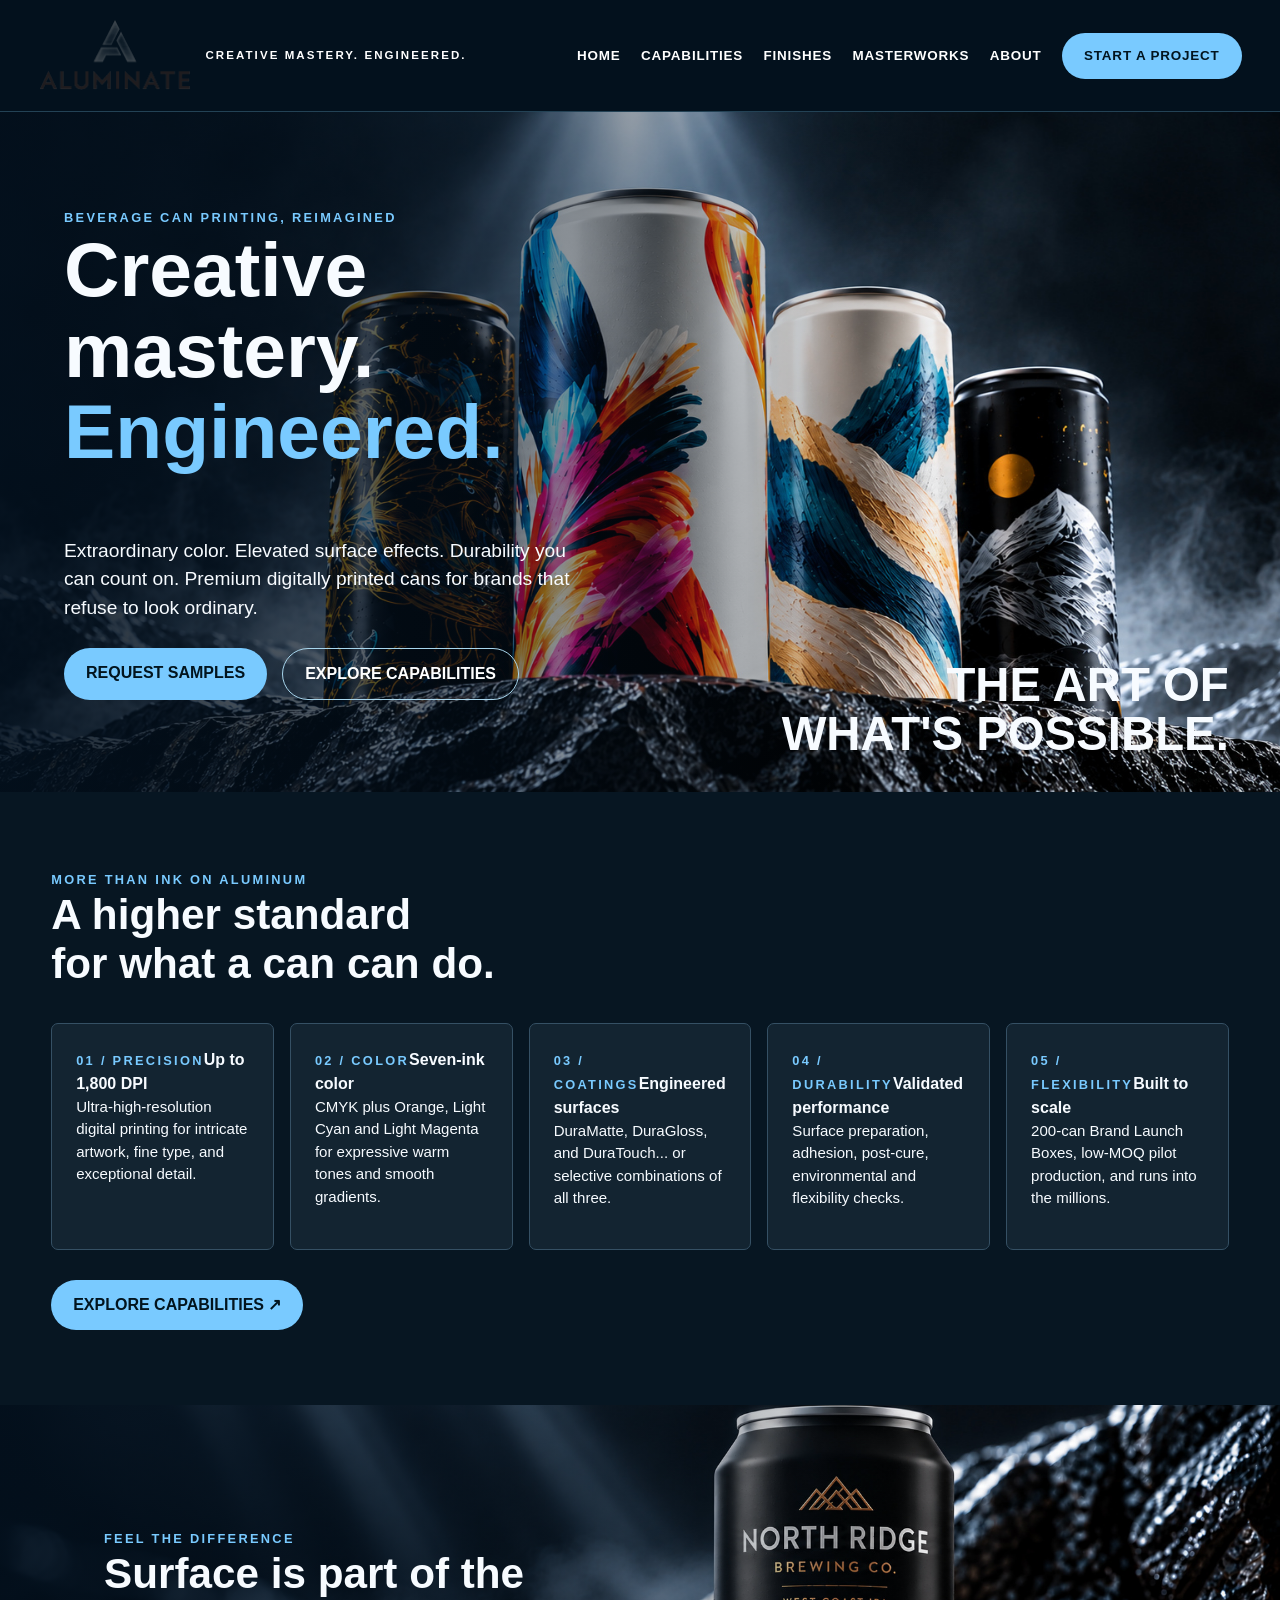
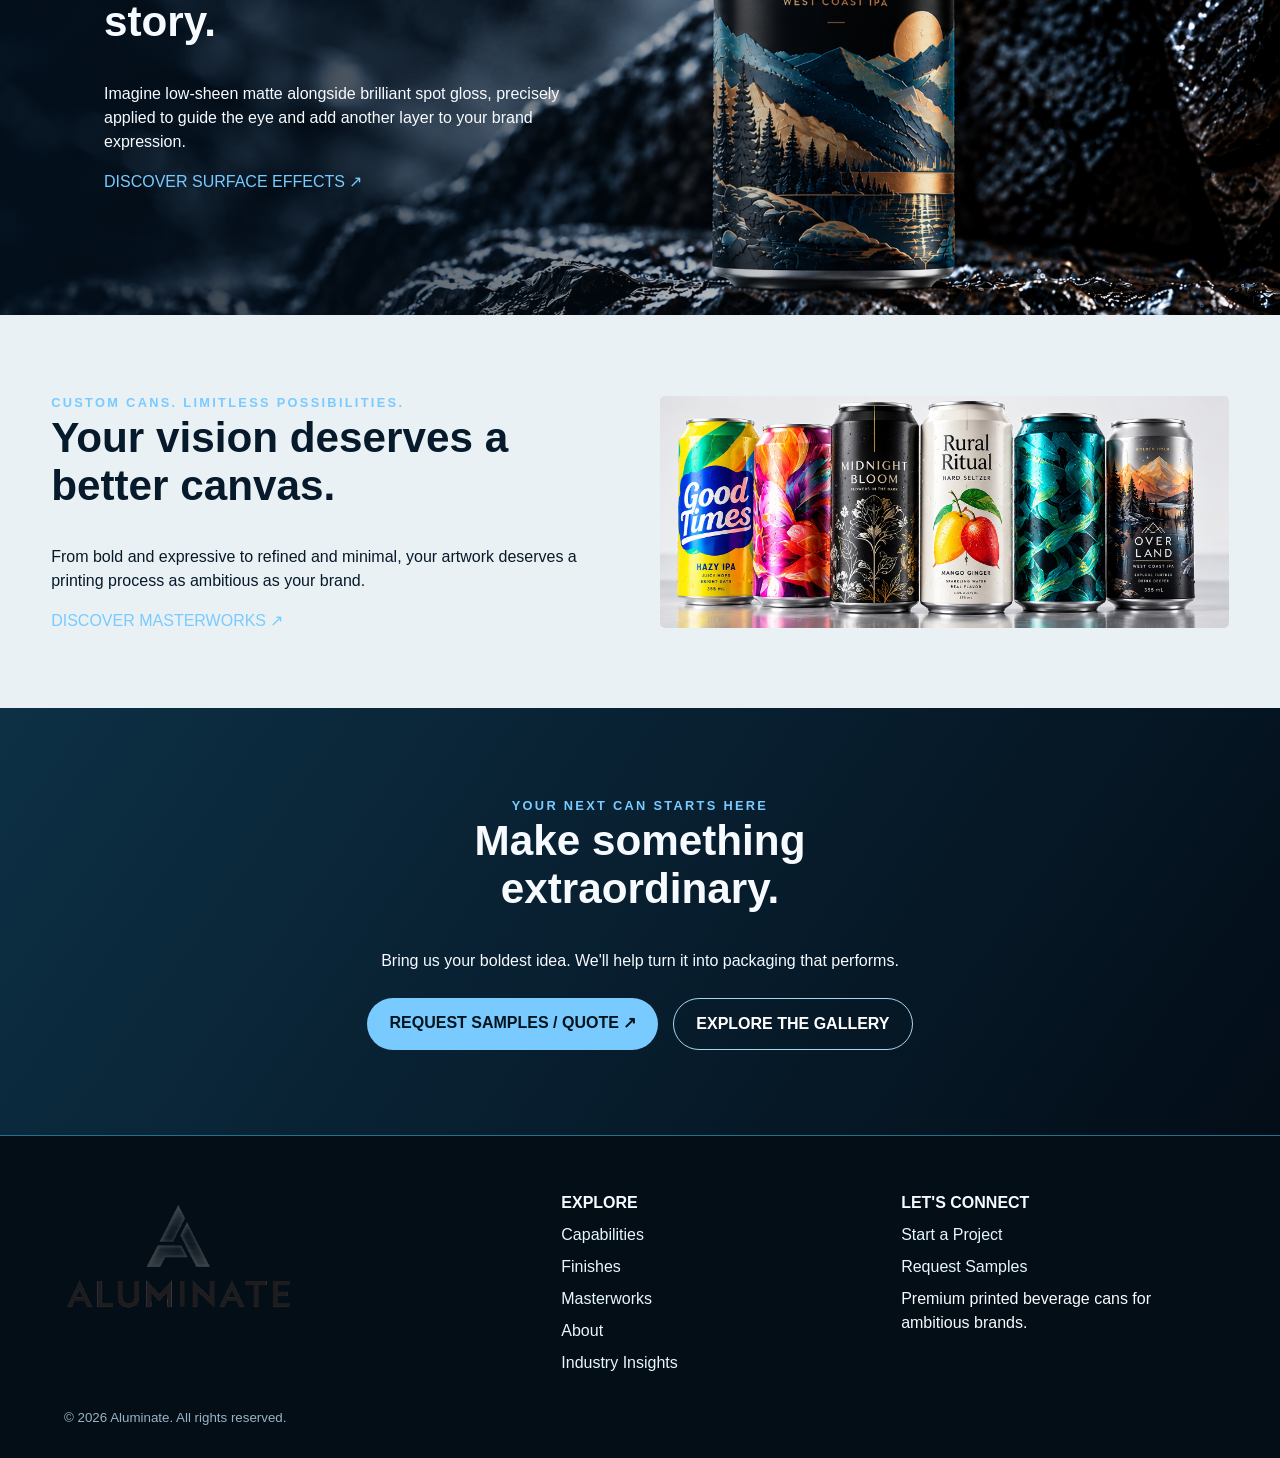
==== index.html @ 7c27d5e4 "Aluminate website v1.14 11 revisions and SEO work" ====
<!DOCTYPE html>
<html lang="en"><head><meta charset="utf-8"/><meta content="width=device-width,initial-scale=1" name="viewport"/><meta content="#0a1017" name="theme-color"/><title>Digital Beverage Can Printing | Aluminate</title><link href="style.css" rel="stylesheet"/><meta name="description" content="Premium digitally printed beverage cans with seven-color printing, advanced finishes and flexible production. Explore Aluminate capabilities."><link rel="canonical" href="https://aluminatecans.com/"><meta property="og:type" content="website"><meta property="og:title" content="Digital Beverage Can Printing | Aluminate"><meta property="og:description" content="Premium digitally printed beverage cans with seven-color printing, advanced finishes and flexible production. Explore Aluminate capabilities."><meta property="og:image" content="https://aluminatecans.com/hero-v14.jpg"><meta name="twitter:card" content="summary_large_image"><script type="application/ld+json">{"@context": "https://schema.org", "@type": "Organization", "name": "Aluminate", "url": "https://aluminatecans.com/", "logo": "https://aluminatecans.com/logo-metal.png"}</script></head><body data-page="home"><div id="header"></div><main><section aria-label="Aluminate premium printed cans" class="hero hero-v14"><div class="hero-shade"></div><div class="hero-copy"><span class="eyebrow">BEVERAGE CAN PRINTING, REIMAGINED</span><h1>Creative<br/>mastery.<br/><em>Engineered.</em></h1><p>Extraordinary color. Elevated surface effects. Durability you can count on. Premium digitally printed cans for brands that refuse to look ordinary.</p><div class="actions"><a class="btn" href="contact.html">REQUEST SAMPLES</a><a class="btn secondary" href="capabilities.html">EXPLORE CAPABILITIES</a></div></div><div class="hero-artline">THE ART OF<br/>WHAT'S POSSIBLE.</div></section>

<section class="section"><div class="wide"><span class="eyebrow">MORE THAN INK ON ALUMINUM</span><h2>A higher standard<br/>for what a can can do.</h2><div class="grid5 cap-summary-grid"><div class="tile"><span class="number">01 / PRECISION</span><b>Up to 1,800 DPI</b><p>Ultra-high-resolution digital printing for intricate artwork, fine type, and exceptional detail.</p></div><div class="tile"><span class="number">02 / COLOR</span><b>Seven-ink color</b><p>CMYK plus Orange, Light Cyan and Light Magenta for expressive warm tones and smooth gradients.</p></div><div class="tile"><span class="number">03 / COATINGS</span><b>Engineered surfaces</b><p>DuraMatte, DuraGloss, and DuraTouch... or selective combinations of all three.</p></div><div class="tile"><span class="number">04 / DURABILITY</span><b>Validated performance</b><p>Surface preparation, adhesion, post-cure, environmental and flexibility checks.</p></div><div class="tile"><span class="number">05 / FLEXIBILITY</span><b>Built to scale</b><p>200-can Brand Launch Boxes, low-MOQ pilot production, and runs into the millions.</p></div></div><div class="actions"><a class="btn" href="capabilities.html">EXPLORE CAPABILITIES ↗</a></div></div></section>
<section aria-label="Feel the difference" class="feel-v14"><div class="feel-shade"></div><div class="feel-copy"><span class="eyebrow">FEEL THE DIFFERENCE</span><h2>Surface is part of the story.</h2><p>Imagine low-sheen matte alongside brilliant spot gloss, precisely applied to guide the eye and add another layer to your brand expression.</p><a class="link" href="finishes.html">DISCOVER SURFACE EFFECTS ↗</a></div></section>
<section class="section light"><div class="grid2"><div><span class="eyebrow">CUSTOM CANS. LIMITLESS POSSIBILITIES.</span><h2>Your vision deserves a better canvas.</h2><p>From bold and expressive to refined and minimal, your artwork deserves a printing process as ambitious as your brand.</p><a class="link" href="masterworks.html">DISCOVER MASTERWORKS ↗</a></div><img alt="Six vividly decorated aluminum beverage cans showcasing custom print possibilities" class="photo" loading="lazy" src="custom-cans-v14.jpg"/></div></section><section class="banner"><span class="eyebrow">YOUR NEXT CAN STARTS HERE</span><h2>Make something<br/>extraordinary.</h2><p>Bring us your boldest idea. We'll help turn it into packaging that performs.</p><div class="actions" style="justify-content:center"><a class="btn" href="contact.html">REQUEST SAMPLES / QUOTE ↗</a><a class="btn secondary" href="masterworks.html">EXPLORE THE GALLERY</a></div></section></main><div id="footer"></div><script src="site.js"></script></body></html>
---- style.css ----
:root{--navy:#031724;--deep:#06101b;--blue:#79caff;--line:#25718b;--white:#f7fbff}*{box-sizing:border-box}html{scroll-behavior:smooth}body{margin:0;background:var(--navy);color:var(--white);font-family:Arial,Helvetica,sans-serif;line-height:1.5}a{color:var(--blue);text-decoration:none}a:hover{text-decoration:underline}img{max-width:100%;height:auto}h1,h2,h3,p{margin-top:0}h1{font-size:clamp(2.7rem,6vw,5.8rem);line-height:1.06}h2{font-size:clamp(1.8rem,3.3vw,3.1rem);line-height:1.14}h3{font-size:1.25rem}em{font-style:normal;color:var(--blue)}.eyebrow,.c-kicker,.feyebrow,.number{font-size:.8rem;letter-spacing:.18em;color:var(--blue);font-weight:800}.site-header{display:flex;align-items:center;justify-content:space-between;padding:16px 3%;background:#04121ddf;position:sticky;top:0;z-index:10;gap:20px;border-bottom:1px solid #234255}.site-header .brand{display:flex;align-items:center;gap:12px;color:white;font-weight:800;letter-spacing:.13em}.brand img{width:155px}.brand small{font-size:.72rem;color:#fff}.site-nav{display:flex;gap:clamp(8px,1.6vw,26px);align-items:center;flex-wrap:wrap}.site-nav a{color:white;font-size:.84rem;font-weight:700;letter-spacing:.06em}.site-nav .nav-cta,.btn{background:var(--blue);color:#02141e;border-radius:30px;padding:13px 22px;display:inline-block;font-weight:800;transition:background .2s}.site-nav .nav-cta:hover,.btn:hover{background:#a6e0ff;color:#02141e;text-decoration:none}.btn.secondary{background:transparent;color:white;border:1px solid #a8d6ed}.section{padding:75px max(4%,calc((100vw - 1320px)/2));background:#071622}.section.light{background:#eaf1f4;color:#061a2b}.wide{max-width:1300px;margin:auto}.grid2{display:grid;grid-template-columns:1fr 1fr;gap:40px;align-items:center}.grid5{display:grid;grid-template-columns:repeat(5,1fr);gap:16px;margin:30px 0}.tile{background:#132431;border:1px solid #355064;padding:24px;border-radius:7px}.tile p{font-size:.94rem}.photo{width:100%;border-radius:5px;object-fit:cover}.hero{min-height:680px;position:relative;background:center/cover no-repeat url('hero-v14.jpg');display:flex;align-items:center}.hero-shade,.feel-shade{position:absolute;inset:0;background:linear-gradient(90deg,#03101de8 0%,#03101d98 35%,transparent 76%)}.hero-copy{position:relative;max-width:650px;padding:55px 5%;z-index:1}.hero-copy p,.subhero p{font-size:1.2rem}.hero-artline{position:absolute;bottom:5%;right:4%;font-size:clamp(1.7rem,3.7vw,3.6rem);font-weight:900;text-align:right;line-height:1.04}.actions{display:flex;gap:15px;flex-wrap:wrap;margin-top:25px}.feel-v14{min-height:510px;background:center/cover no-repeat url('north-ridge-v14.jpg');position:relative;display:flex;align-items:center}.feel-copy{position:relative;z-index:1;max-width:560px;margin-left:5%;padding:40px}.banner{padding:85px 4%;text-align:center;background:linear-gradient(125deg,#0d3045,#030d18)}.subhero{padding:110px 5%;min-height:430px;background:linear-gradient(90deg,#07111c,#12344b)}.about-hero{position:relative;overflow:hidden;min-height:530px}.about-hero-photo{position:absolute;inset:0;background:url('about-retail-revised.jpg') center/cover;opacity:.4}.about-hero>h1,.about-hero>p,.about-hero>.eyebrow{position:relative;max-width:1100px}.about-hero h1 span{white-space:nowrap}.about-values{max-width:1500px;margin:auto}.about-value{display:grid;grid-template-columns:1fr 1fr;min-height:420px;border-bottom:1px solid var(--line)}.about-value:nth-child(even) .about-value-image,.about-value:nth-child(even) .about-growth-unified,.about-value:nth-child(even) .about-cycle-visual{order:2}.about-value-image,.about-growth-unified,.about-cycle-visual{background-size:cover;background-position:center;min-height:380px}.about-growth-unified{background-image:url('about-growth-unified.jpg')}.about-cycle-visual{background-image:url('about-sustainability-cycle.jpg');background-size:contain;background-repeat:no-repeat}.about-value-copy{padding:65px 8%;align-self:center}.portfolio-grid{display:grid;grid-template-columns:repeat(3,1fr);gap:22px;margin-top:32px}.portfolio-card{background:#102536;border:1px solid #274d61;border-radius:8px;overflow:hidden}.portfolio-image img{width:100%;height:310px;object-fit:cover;display:block}.portfolio-card-copy{padding:22px}.portfolio-note{font-size:.8rem;color:#c3d2df;margin-top:28px}.site-footer{padding:55px 5% 30px;border-top:1px solid var(--line);display:grid;grid-template-columns:1.5fr 1fr 1fr;gap:25px;background:#030e17}.site-footer img{max-width:230px}.site-footer a{display:block;margin:8px 0;color:#e7f6ff}.site-footer small{grid-column:1/-1;color:#9bb3c5}.contact-form{width:100%;height:760px;border:0;border-radius:8px;background:#fff}.c-hero{background:linear-gradient(90deg,#031420,#12344b);padding:70px 4%}.c-band{display:grid;grid-template-columns:36% 40% 24%;border-bottom:1px solid var(--line);min-height:330px}.c-photo{background-size:cover;background-position:center;min-height:320px}.c-eagle-img{background-image:url('cap-eagle.jpg')}.c-surface-img{background-image:url('cap-surface.jpg')}.c-plasma-img{background-image:url('cap-plasma.jpg')}.c-lineup-img{background-image:url('cap-lineup.jpg')}.c-copy{padding:36px}.c-side-list,.c-checks{padding:30px 18px;border-left:1px solid #366078}.c-side-list>div,.c-checks>div{margin-bottom:15px}.c-checks>div:before{content:'✓';color:var(--blue);margin-right:12px}.c-link{font-weight:800}.c-color{padding:40px 4%;border-bottom:1px solid var(--line)}.c-color-grid{display:grid;grid-template-columns:1fr 1fr 1fr;gap:20px}.c-color svg{max-width:100%}.c-inknotes{padding:15px}.c-ink{display:flex;gap:14px;margin:16px 0}.c-ink i{width:24px;height:24px;border-radius:50%;flex-shrink:0}.c-benefits,.fbenefits{display:flex;justify-content:space-around;gap:20px;padding:25px 3%;border-top:1px solid var(--line);border-bottom:1px solid var(--line)}.c-benefits>div,.fbenefits>div{display:flex;align-items:center;gap:14px}.c-benefits svg,.fbenefits svg{width:42px;height:42px;fill:none;stroke:var(--blue);stroke-width:2.3}.c-bottom{padding:50px 5%;background:#0c3046}.c-bottom-row{display:flex;align-items:center;justify-content:space-between;gap:20px}.c-button{padding:14px 24px;border-radius:30px;border:1px solid #9fcbe2}.c-button-fill{background:var(--blue);color:#051724}.c-bottom-note{font-size:.75rem}.c-mini-icon svg{width:32px;height:32px;fill:none;stroke:var(--blue);stroke-width:2}.c-swatch{display:inline-block;width:35px;height:22px;background:#21415b;margin-right:10px}.c-legend,.c-benefits small{font-size:.7rem}.c-legend{display:flex;gap:20px}.c-disclaimer{font-size:.7rem}.fhero{min-height:520px;display:flex;align-items:center;background:linear-gradient(90deg,#03121be8,#03121b20),url('cap-surface.jpg') center/cover}.fhero-copy{padding:55px 5%;max-width:720px}.feyebrow span{color:#fff}.feyebrow b{color:var(--blue)}.fshowcase{padding:25px 4% 55px;background:#051b2a}.fstage{height:360px;background:url('cap-surface.jpg') center/cover;border-radius:6px}.fstage-captions{display:grid;grid-template-columns:repeat(4,1fr);text-align:center;gap:15px}.fstage-captions>div{padding:20px;border-right:1px solid #3d6d83}.fmetal{display:grid;grid-template-columns:1.3fr .8fr 1fr 1fr;gap:24px;padding:55px 4%;align-items:center;border-top:1px solid var(--line)}.fmetal-can img,.fmetal-macro{max-height:360px;object-fit:cover}.fmetal-scale>div{margin:15px 0;border-left:2px solid var(--blue);padding-left:12px}.fmetal-scale span{display:block;color:var(--blue)}.fmetal small{grid-column:1/-1}.fdepth{min-height:340px;background:linear-gradient(90deg,#03121de8,#03121d22),url('cap-surface.jpg') center/cover;display:flex;align-items:center}.fdepth-copy{max-width:560px;padding:45px 5%}.foptions{padding:50px 4%}.fswatch-grid{display:grid;grid-template-columns:repeat(4,1fr);gap:25px}.fswatch-grid img{width:100%;height:120px;object-fit:cover;border:1px solid #7a9db0;border-radius:10px}.fswatch-grid h3{margin:6px 0}.fswatch-grid p{font-size:.86rem}.fcta{padding:65px 5%;text-align:center;background:#0c3046}.fcta-actions{display:flex;justify-content:center;gap:30px}.fcta-primary{background:var(--blue);color:#031724;padding:14px 22px;border-radius:30px}.insights-grid{display:grid;grid-template-columns:repeat(2,1fr);gap:25px}.insight-card{padding:28px;border:1px solid #396078;background:#102738;border-radius:8px}.article-shell{max-width:880px;margin:auto;padding:70px 5%}.article-shell p{font-size:1.08rem}.seo-note{background:#163144;border-left:3px solid var(--blue);padding:20px}@media(max-width:850px){.site-header{position:relative;flex-direction:column}.site-nav{justify-content:center}.grid2,.about-value,.c-band,.c-color-grid,.fmetal{grid-template-columns:1fr}.grid5,.portfolio-grid{grid-template-columns:repeat(2,1fr)}.fstage-captions,.fswatch-grid{grid-template-columns:repeat(2,1fr)}.site-footer{grid-template-columns:1fr 1fr}.hero{min-height:620px}.hero-artline{font-size:1.7rem}.about-hero h1 span{white-space:normal}}@media(max-width:520px){.grid5,.portfolio-grid,.insights-grid,.fswatch-grid{grid-template-columns:1fr}.site-footer{grid-template-columns:1fr}.c-benefits,.fbenefits{flex-wrap:wrap}.hero-copy{padding:35px 6%}.fstage{height:240px}}
/* v1.14 Capabilities alignment and shared accent color */
.c-hero{min-height:430px;position:relative;display:flex;align-items:center;background:linear-gradient(90deg,#031420ed,#03142066),url('cap-hero.jpg') right center/cover}.c-hero-copy{position:relative;z-index:1;max-width:760px}.c-hero-copy h1{font-size:clamp(2.5rem,5vw,4.8rem)}.c-hero-can{display:none}.c-eagle{background-image:url('cap-eagle.jpg')}.c-stat{padding:35px 18px;color:var(--blue);font-weight:800;font-size:1.2rem}.c-stat strong{display:block;font-size:3rem;line-height:1}.c-color-main{display:grid;grid-template-columns:1fr 1fr 1fr;gap:25px;align-items:center}.c-spectrum{max-width:480px}.c-color-copy{max-width:470px}.c-inknotes{border-left:1px solid var(--line)}.c-bottom-row h2{margin:0}.fbenefits strong{font-size:.86rem}.fbenefits svg{flex-shrink:0}.ghl-form-wrap{max-width:850px;margin:auto;min-height:720px}.ghl-form-wrap iframe{min-height:720px;width:100%;border:0}.portfolio-card img{background:#0c2335}.c-plasma-img{background-position:left center}@media(max-width:850px){.c-color-main{grid-template-columns:1fr}.c-hero{background-position:center}.c-stat{padding:20px}}
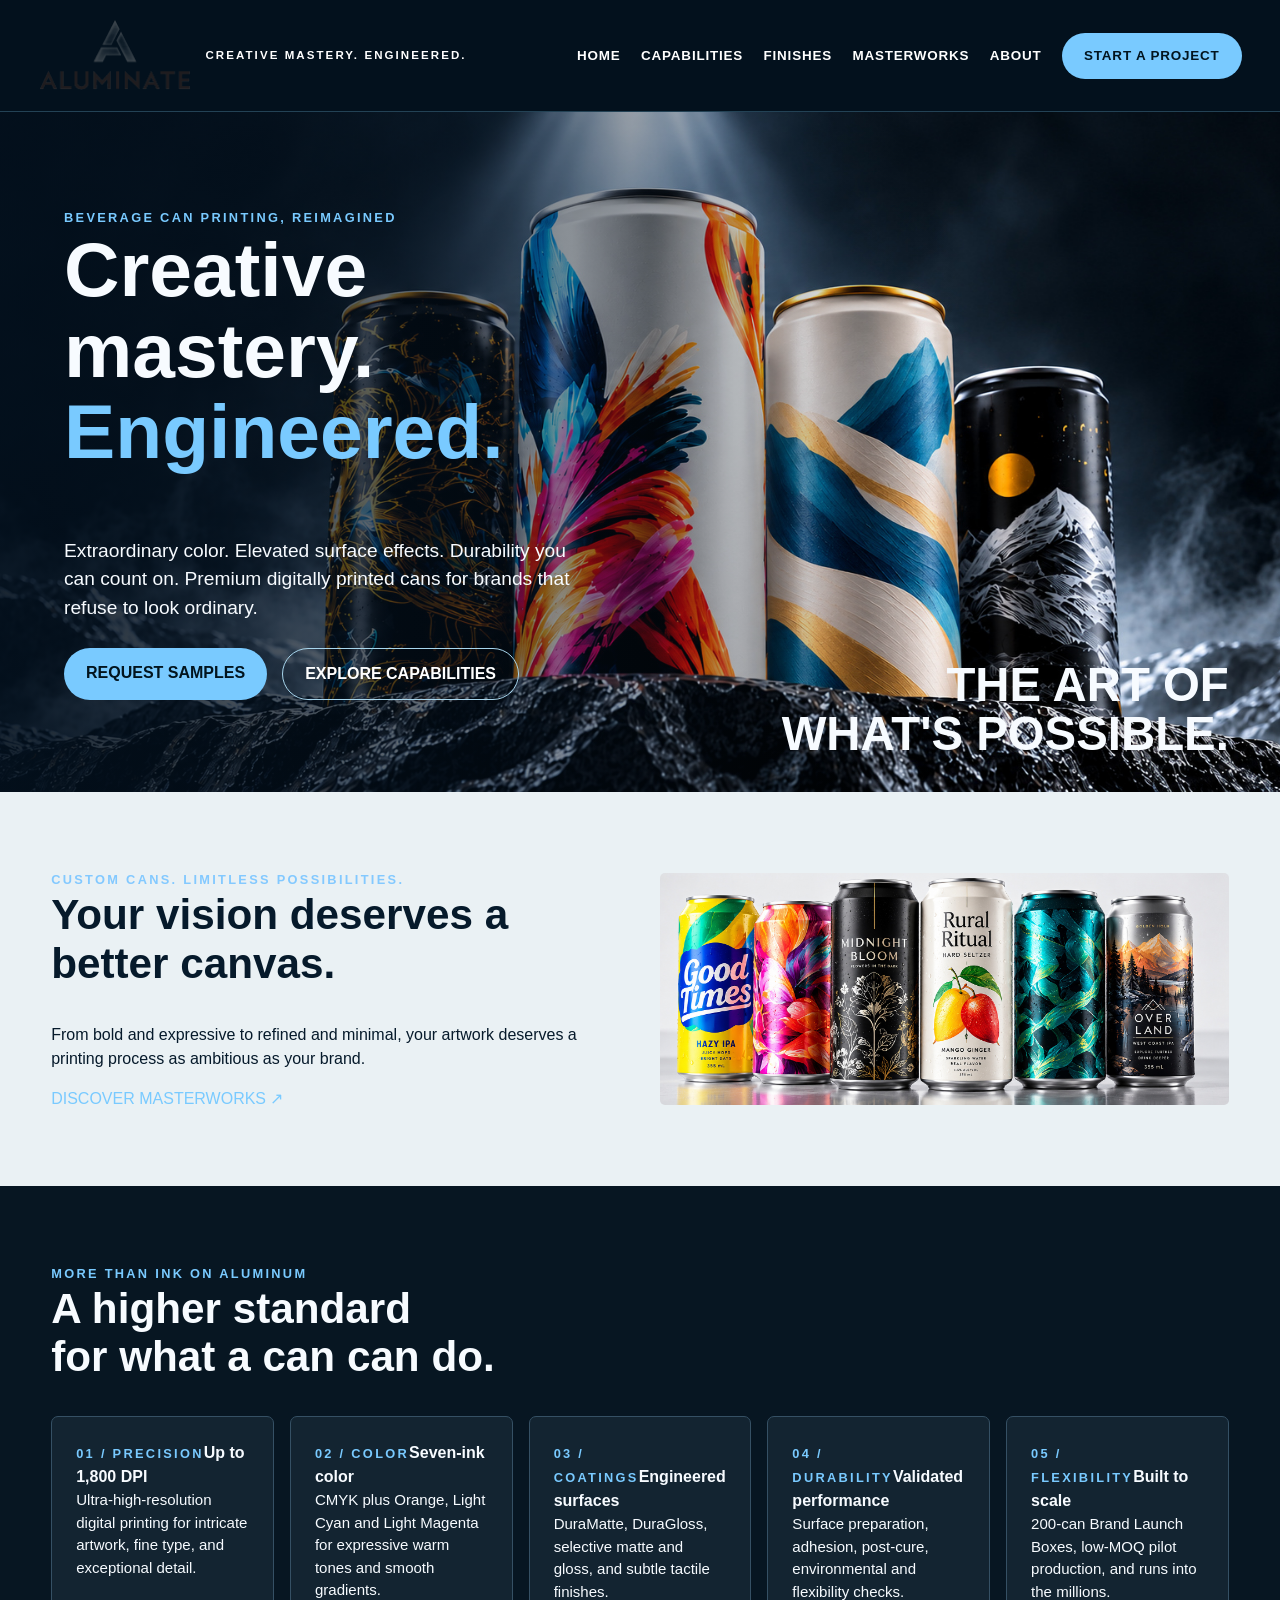
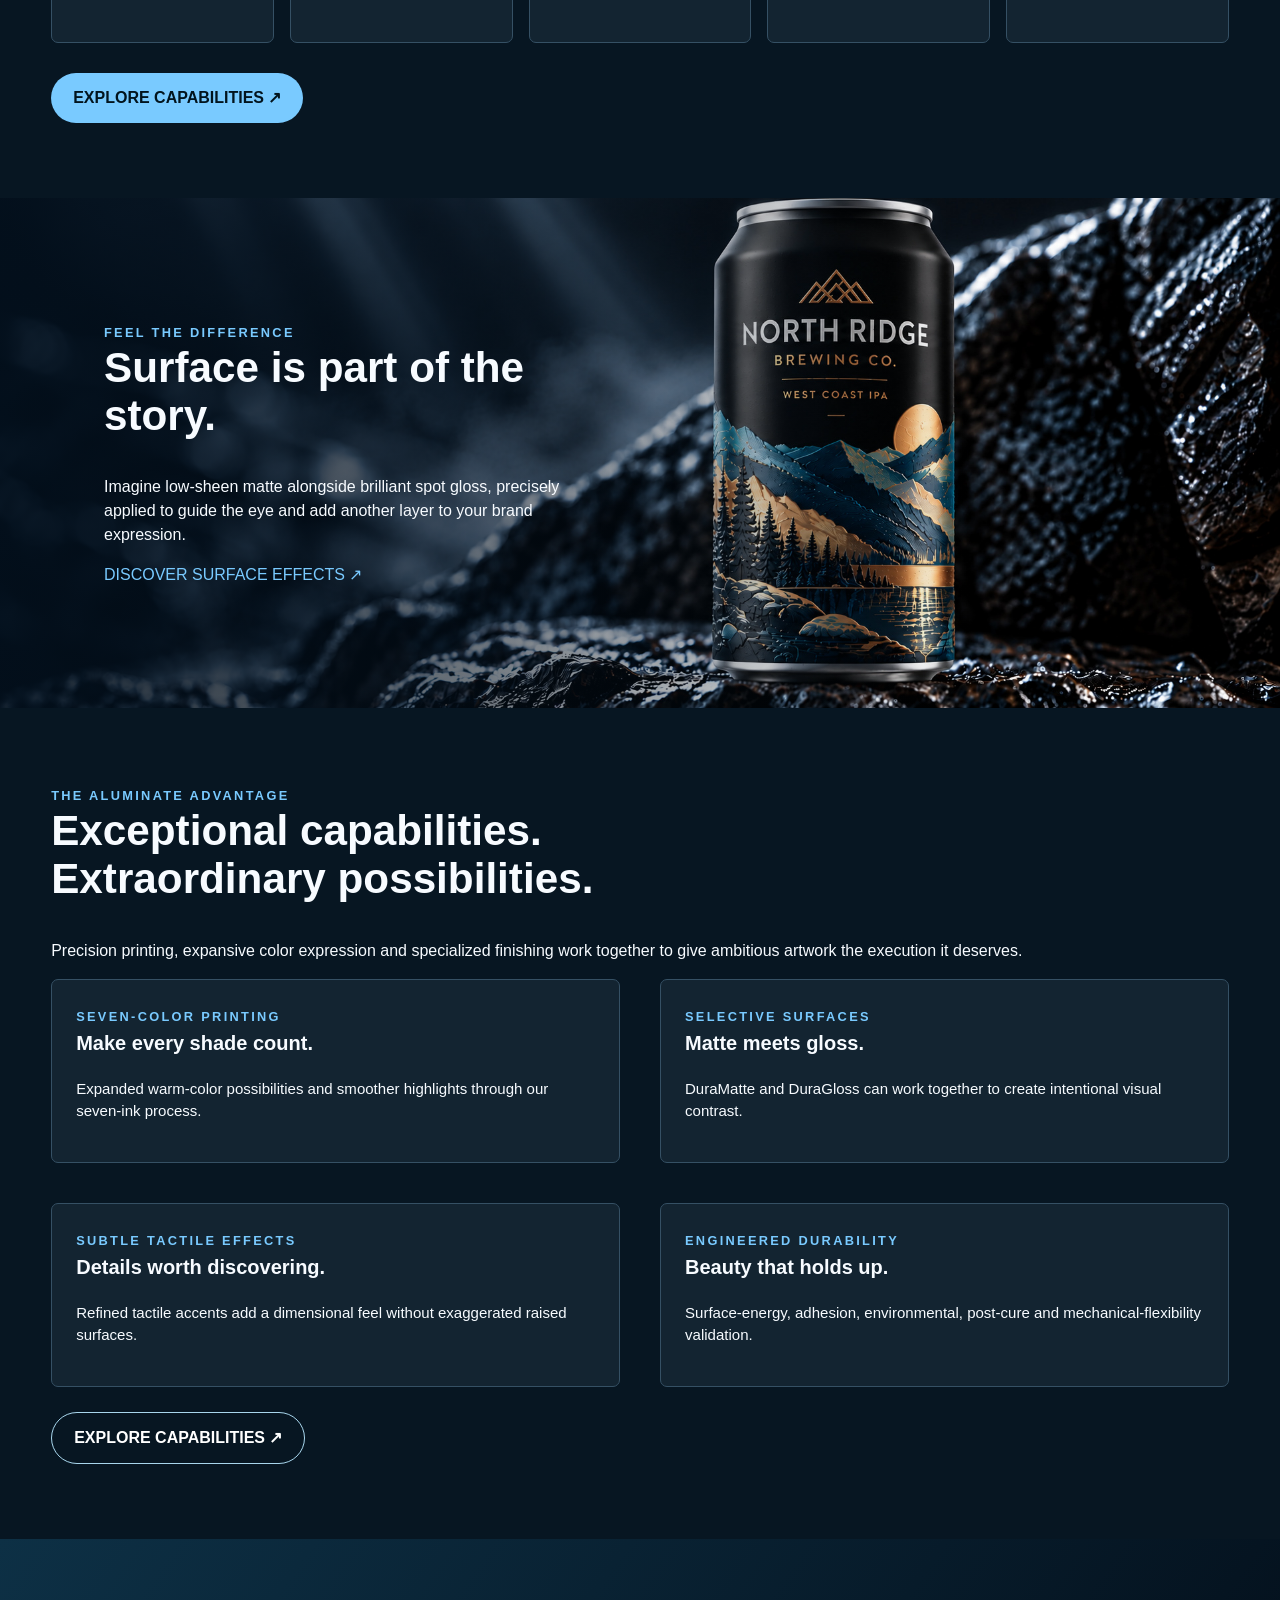
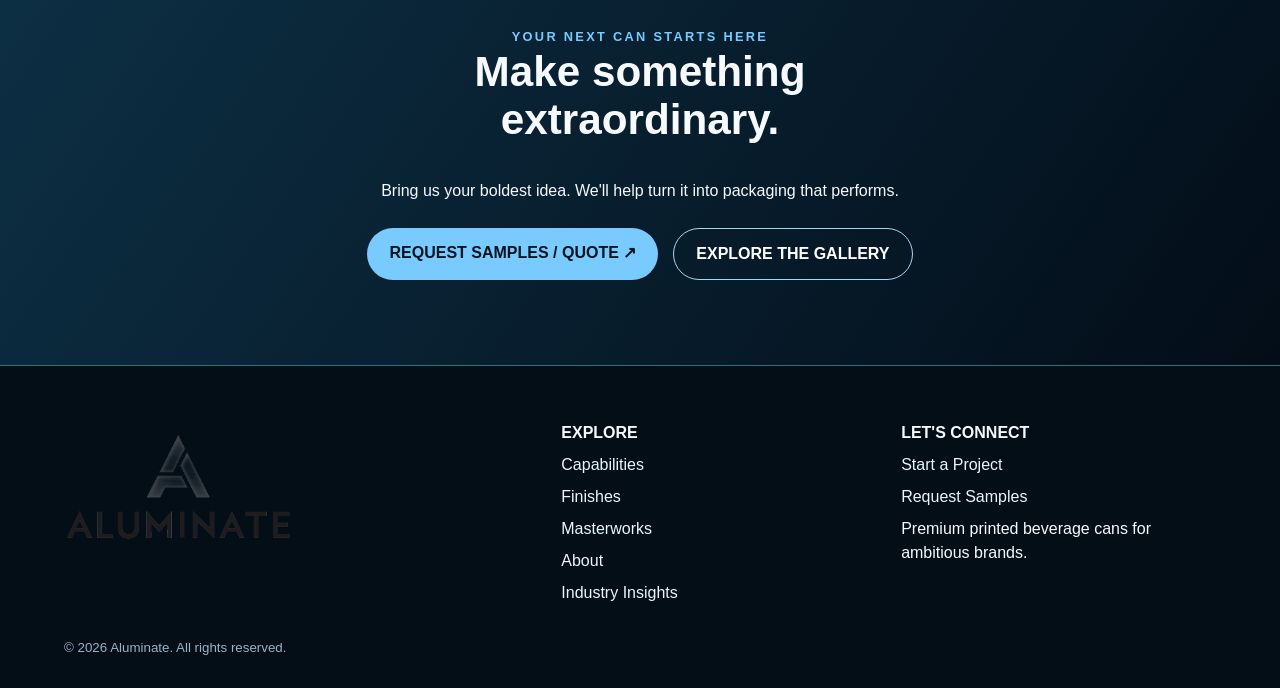
==== commit a2a6a986: "Aluminate website v1.13 rev 1 hero image edit" ====
--- a/index.html
+++ b/index.html
@@ -1,6 +1,6 @@
 <!DOCTYPE html>
-<html lang="en"><head><meta charset="utf-8"/><meta content="width=device-width,initial-scale=1" name="viewport"/><meta content="#0a1017" name="theme-color"/><title>Digital Beverage Can Printing | Aluminate</title><link href="style.css" rel="stylesheet"/><meta name="description" content="Premium digitally printed beverage cans with seven-color printing, advanced finishes and flexible production. Explore Aluminate capabilities."><link rel="canonical" href="https://aluminatecans.com/"><meta property="og:type" content="website"><meta property="og:title" content="Digital Beverage Can Printing | Aluminate"><meta property="og:description" content="Premium digitally printed beverage cans with seven-color printing, advanced finishes and flexible production. Explore Aluminate capabilities."><meta property="og:image" content="https://aluminatecans.com/hero-v14.jpg"><meta name="twitter:card" content="summary_large_image"><script type="application/ld+json">{"@context": "https://schema.org", "@type": "Organization", "name": "Aluminate", "url": "https://aluminatecans.com/", "logo": "https://aluminatecans.com/logo-metal.png"}</script></head><body data-page="home"><div id="header"></div><main><section aria-label="Aluminate premium printed cans" class="hero hero-v14"><div class="hero-shade"></div><div class="hero-copy"><span class="eyebrow">BEVERAGE CAN PRINTING, REIMAGINED</span><h1>Creative<br/>mastery.<br/><em>Engineered.</em></h1><p>Extraordinary color. Elevated surface effects. Durability you can count on. Premium digitally printed cans for brands that refuse to look ordinary.</p><div class="actions"><a class="btn" href="contact.html">REQUEST SAMPLES</a><a class="btn secondary" href="capabilities.html">EXPLORE CAPABILITIES</a></div></div><div class="hero-artline">THE ART OF<br/>WHAT'S POSSIBLE.</div></section>
-
-<section class="section"><div class="wide"><span class="eyebrow">MORE THAN INK ON ALUMINUM</span><h2>A higher standard<br/>for what a can can do.</h2><div class="grid5 cap-summary-grid"><div class="tile"><span class="number">01 / PRECISION</span><b>Up to 1,800 DPI</b><p>Ultra-high-resolution digital printing for intricate artwork, fine type, and exceptional detail.</p></div><div class="tile"><span class="number">02 / COLOR</span><b>Seven-ink color</b><p>CMYK plus Orange, Light Cyan and Light Magenta for expressive warm tones and smooth gradients.</p></div><div class="tile"><span class="number">03 / COATINGS</span><b>Engineered surfaces</b><p>DuraMatte, DuraGloss, and DuraTouch... or selective combinations of all three.</p></div><div class="tile"><span class="number">04 / DURABILITY</span><b>Validated performance</b><p>Surface preparation, adhesion, post-cure, environmental and flexibility checks.</p></div><div class="tile"><span class="number">05 / FLEXIBILITY</span><b>Built to scale</b><p>200-can Brand Launch Boxes, low-MOQ pilot production, and runs into the millions.</p></div></div><div class="actions"><a class="btn" href="capabilities.html">EXPLORE CAPABILITIES ↗</a></div></div></section>
+<html lang="en"><head><meta charset="utf-8"/><meta content="width=device-width,initial-scale=1" name="viewport"/><meta content="#0a1017" name="theme-color"/><meta content="Aluminate premium digital beverage can printing, dimensional finishes, durable decoration and creative freedom." name="description"/><title>Creative Mastery. Engineered. | Aluminate</title><link href="style.css" rel="stylesheet"/></head><body data-page="home"><div id="header"></div><main><section aria-label="Aluminate premium printed cans" class="hero hero-v14"><div class="hero-shade"></div><div class="hero-copy"><span class="eyebrow">BEVERAGE CAN PRINTING, REIMAGINED</span><h1>Creative<br/>mastery.<br/><em>Engineered.</em></h1><p>Extraordinary color. Elevated surface effects. Durability you can count on. Premium digitally printed cans for brands that refuse to look ordinary.</p><div class="actions"><a class="btn" href="contact.html">REQUEST SAMPLES</a><a class="btn secondary" href="capabilities.html">EXPLORE CAPABILITIES</a></div></div><div class="hero-artline">THE ART OF<br/>WHAT'S POSSIBLE.</div></section>
+<section class="section light"><div class="grid2"><div><span class="eyebrow" style="color:#83c9ff">CUSTOM CANS. LIMITLESS POSSIBILITIES.</span><h2>Your vision deserves a better canvas.</h2><p>From bold and expressive to refined and minimal, your artwork deserves a printing process as ambitious as your brand.</p><a class="link" href="masterworks.html">DISCOVER MASTERWORKS ↗</a></div><img alt="Six high-detail creatively printed beverage cans" class="photo" src="custom-cans-v14.jpg"/></div></section>
+<section class="section"><div class="wide"><span class="eyebrow">MORE THAN INK ON ALUMINUM</span><h2>A higher standard<br/>for what a can can do.</h2><div class="grid5 cap-summary-grid"><div class="tile"><span class="number">01 / PRECISION</span><b>Up to 1,800 DPI</b><p>Ultra-high-resolution digital printing for intricate artwork, fine type, and exceptional detail.</p></div><div class="tile"><span class="number">02 / COLOR</span><b>Seven-ink color</b><p>CMYK plus Orange, Light Cyan and Light Magenta for expressive warm tones and smooth gradients.</p></div><div class="tile"><span class="number">03 / COATINGS</span><b>Engineered surfaces</b><p>DuraMatte, DuraGloss, selective matte and gloss, and subtle tactile finishes.</p></div><div class="tile"><span class="number">04 / DURABILITY</span><b>Validated performance</b><p>Surface preparation, adhesion, post-cure, environmental and flexibility checks.</p></div><div class="tile"><span class="number">05 / FLEXIBILITY</span><b>Built to scale</b><p>200-can Brand Launch Boxes, low-MOQ pilot production, and runs into the millions.</p></div></div><div class="actions"><a class="btn" href="capabilities.html">EXPLORE CAPABILITIES ↗</a></div></div></section>
 <section aria-label="Feel the difference" class="feel-v14"><div class="feel-shade"></div><div class="feel-copy"><span class="eyebrow">FEEL THE DIFFERENCE</span><h2>Surface is part of the story.</h2><p>Imagine low-sheen matte alongside brilliant spot gloss, precisely applied to guide the eye and add another layer to your brand expression.</p><a class="link" href="finishes.html">DISCOVER SURFACE EFFECTS ↗</a></div></section>
-<section class="section light"><div class="grid2"><div><span class="eyebrow">CUSTOM CANS. LIMITLESS POSSIBILITIES.</span><h2>Your vision deserves a better canvas.</h2><p>From bold and expressive to refined and minimal, your artwork deserves a printing process as ambitious as your brand.</p><a class="link" href="masterworks.html">DISCOVER MASTERWORKS ↗</a></div><img alt="Six vividly decorated aluminum beverage cans showcasing custom print possibilities" class="photo" loading="lazy" src="custom-cans-v14.jpg"/></div></section><section class="banner"><span class="eyebrow">YOUR NEXT CAN STARTS HERE</span><h2>Make something<br/>extraordinary.</h2><p>Bring us your boldest idea. We'll help turn it into packaging that performs.</p><div class="actions" style="justify-content:center"><a class="btn" href="contact.html">REQUEST SAMPLES / QUOTE ↗</a><a class="btn secondary" href="masterworks.html">EXPLORE THE GALLERY</a></div></section></main><div id="footer"></div><script src="site.js"></script></body></html>+<section class="section"><span class="eyebrow">THE ALUMINATE ADVANTAGE</span><h2>Exceptional capabilities.<br/>Extraordinary possibilities.</h2><p>Precision printing, expansive color expression and specialized finishing work together to give ambitious artwork the execution it deserves.</p><div class="grid2"><div class="tile technology-card"><span class="number">SEVEN-COLOR PRINTING</span><h3>Make every shade count.</h3><p>Expanded warm-color possibilities and smoother highlights through our seven-ink process.</p></div><div class="tile technology-card"><span class="number">SELECTIVE SURFACES</span><h3>Matte meets gloss.</h3><p>DuraMatte and DuraGloss can work together to create intentional visual contrast.</p></div><div class="tile technology-card"><span class="number">SUBTLE TACTILE EFFECTS</span><h3>Details worth discovering.</h3><p>Refined tactile accents add a dimensional feel without exaggerated raised surfaces.</p></div><div class="tile technology-card"><span class="number">ENGINEERED DURABILITY</span><h3>Beauty that holds up.</h3><p>Surface-energy, adhesion, environmental, post-cure and mechanical-flexibility validation.</p></div></div><div class="actions"><a class="btn secondary" href="capabilities.html">EXPLORE CAPABILITIES ↗</a></div></section><section class="banner"><span class="eyebrow">YOUR NEXT CAN STARTS HERE</span><h2>Make something<br/>extraordinary.</h2><p>Bring us your boldest idea. We'll help turn it into packaging that performs.</p><div class="actions" style="justify-content:center"><a class="btn" href="contact.html">REQUEST SAMPLES / QUOTE ↗</a><a class="btn secondary" href="masterworks.html">EXPLORE THE GALLERY</a></div></section></main><div id="footer"></div><script src="site.js"></script></body></html>
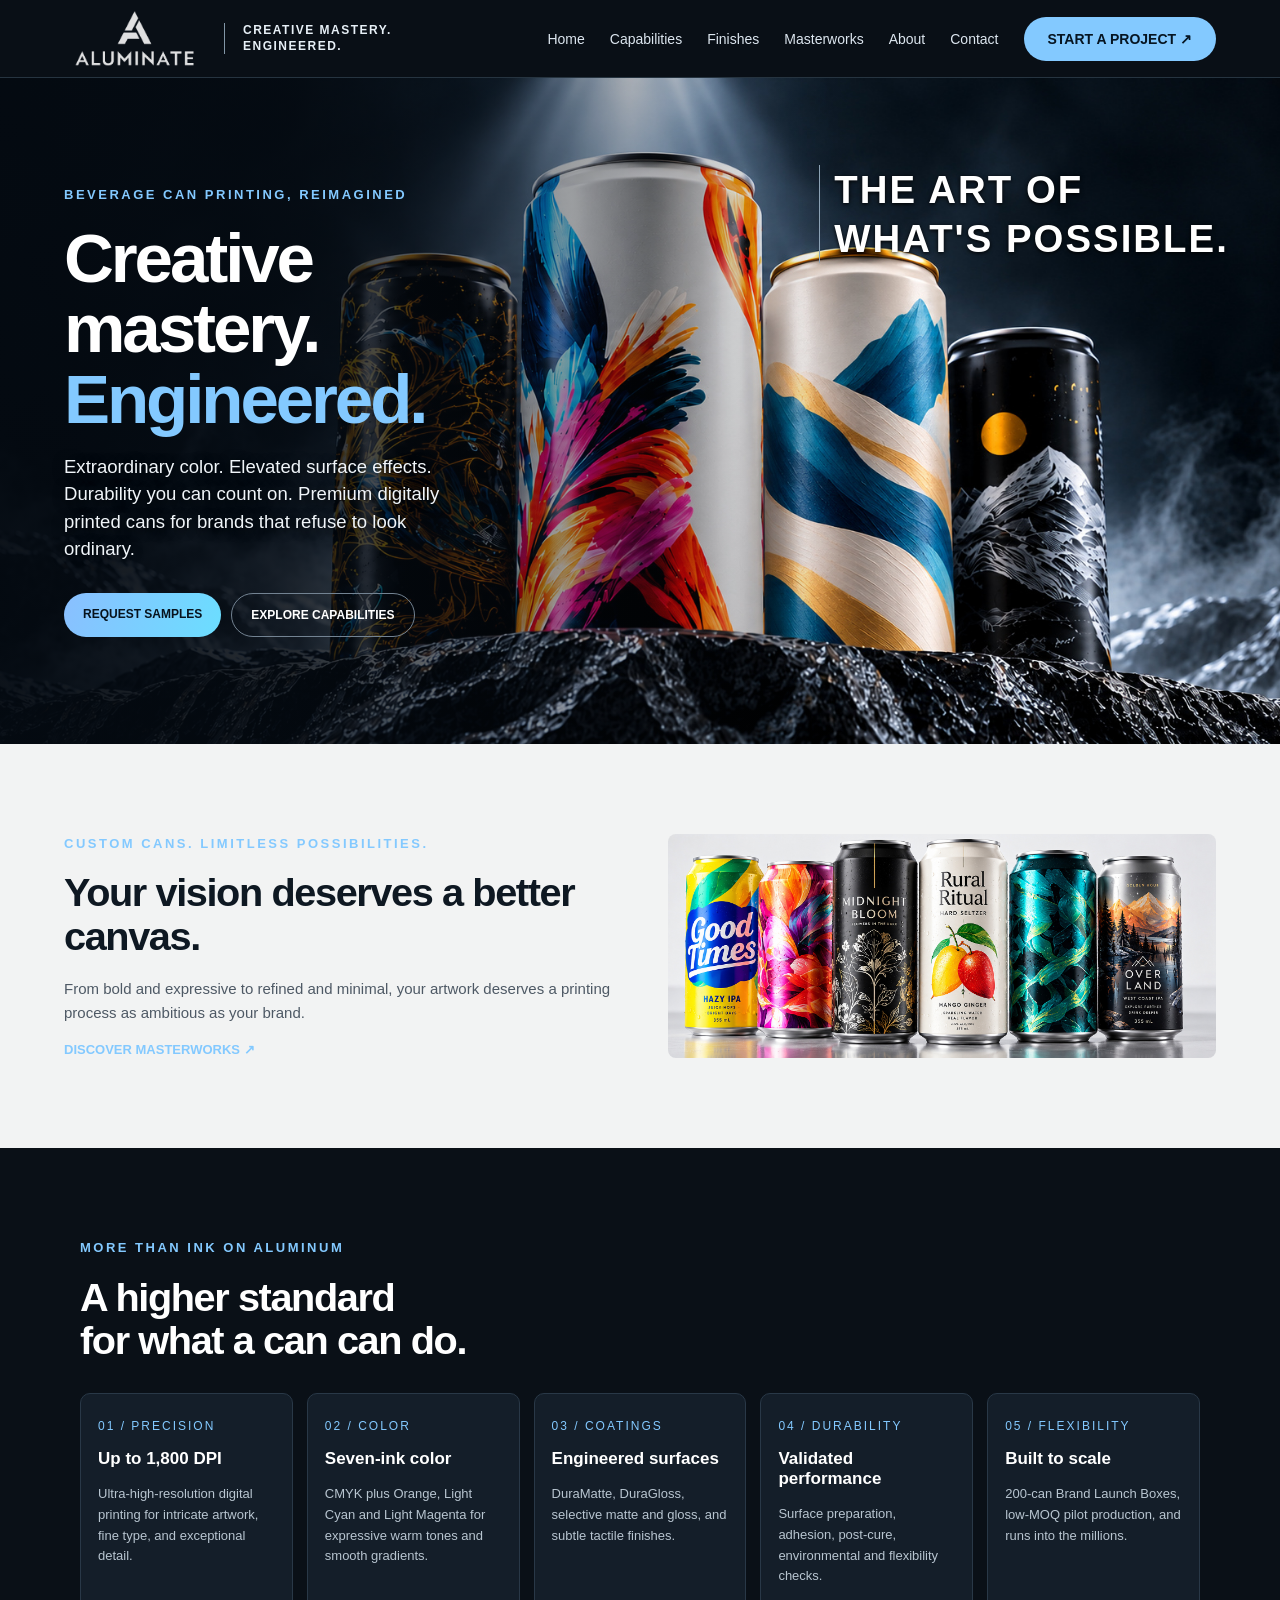
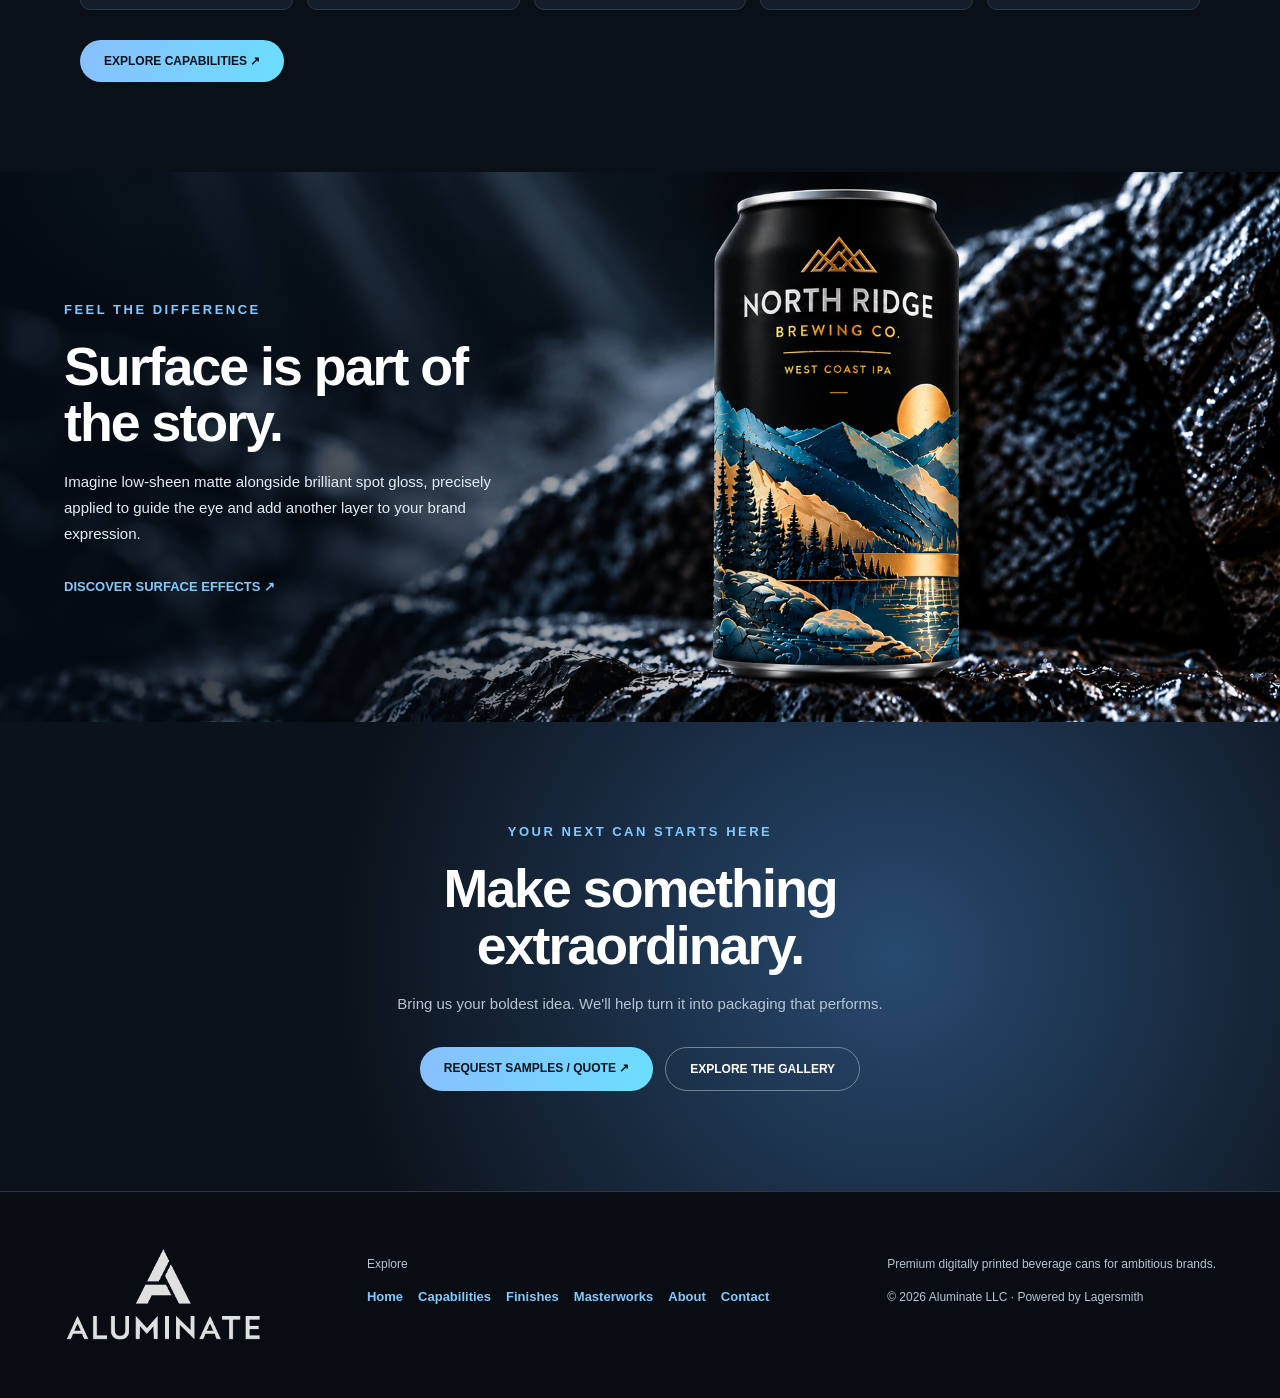
==== commit 07d73b1b: "Aluminate website v1.13.3" ====
--- a/index.html
+++ b/index.html
@@ -3,4 +3,4 @@
 <section class="section light"><div class="grid2"><div><span class="eyebrow" style="color:#83c9ff">CUSTOM CANS. LIMITLESS POSSIBILITIES.</span><h2>Your vision deserves a better canvas.</h2><p>From bold and expressive to refined and minimal, your artwork deserves a printing process as ambitious as your brand.</p><a class="link" href="masterworks.html">DISCOVER MASTERWORKS ↗</a></div><img alt="Six high-detail creatively printed beverage cans" class="photo" src="custom-cans-v14.jpg"/></div></section>
 <section class="section"><div class="wide"><span class="eyebrow">MORE THAN INK ON ALUMINUM</span><h2>A higher standard<br/>for what a can can do.</h2><div class="grid5 cap-summary-grid"><div class="tile"><span class="number">01 / PRECISION</span><b>Up to 1,800 DPI</b><p>Ultra-high-resolution digital printing for intricate artwork, fine type, and exceptional detail.</p></div><div class="tile"><span class="number">02 / COLOR</span><b>Seven-ink color</b><p>CMYK plus Orange, Light Cyan and Light Magenta for expressive warm tones and smooth gradients.</p></div><div class="tile"><span class="number">03 / COATINGS</span><b>Engineered surfaces</b><p>DuraMatte, DuraGloss, selective matte and gloss, and subtle tactile finishes.</p></div><div class="tile"><span class="number">04 / DURABILITY</span><b>Validated performance</b><p>Surface preparation, adhesion, post-cure, environmental and flexibility checks.</p></div><div class="tile"><span class="number">05 / FLEXIBILITY</span><b>Built to scale</b><p>200-can Brand Launch Boxes, low-MOQ pilot production, and runs into the millions.</p></div></div><div class="actions"><a class="btn" href="capabilities.html">EXPLORE CAPABILITIES ↗</a></div></div></section>
 <section aria-label="Feel the difference" class="feel-v14"><div class="feel-shade"></div><div class="feel-copy"><span class="eyebrow">FEEL THE DIFFERENCE</span><h2>Surface is part of the story.</h2><p>Imagine low-sheen matte alongside brilliant spot gloss, precisely applied to guide the eye and add another layer to your brand expression.</p><a class="link" href="finishes.html">DISCOVER SURFACE EFFECTS ↗</a></div></section>
-<section class="section"><span class="eyebrow">THE ALUMINATE ADVANTAGE</span><h2>Exceptional capabilities.<br/>Extraordinary possibilities.</h2><p>Precision printing, expansive color expression and specialized finishing work together to give ambitious artwork the execution it deserves.</p><div class="grid2"><div class="tile technology-card"><span class="number">SEVEN-COLOR PRINTING</span><h3>Make every shade count.</h3><p>Expanded warm-color possibilities and smoother highlights through our seven-ink process.</p></div><div class="tile technology-card"><span class="number">SELECTIVE SURFACES</span><h3>Matte meets gloss.</h3><p>DuraMatte and DuraGloss can work together to create intentional visual contrast.</p></div><div class="tile technology-card"><span class="number">SUBTLE TACTILE EFFECTS</span><h3>Details worth discovering.</h3><p>Refined tactile accents add a dimensional feel without exaggerated raised surfaces.</p></div><div class="tile technology-card"><span class="number">ENGINEERED DURABILITY</span><h3>Beauty that holds up.</h3><p>Surface-energy, adhesion, environmental, post-cure and mechanical-flexibility validation.</p></div></div><div class="actions"><a class="btn secondary" href="capabilities.html">EXPLORE CAPABILITIES ↗</a></div></section><section class="banner"><span class="eyebrow">YOUR NEXT CAN STARTS HERE</span><h2>Make something<br/>extraordinary.</h2><p>Bring us your boldest idea. We'll help turn it into packaging that performs.</p><div class="actions" style="justify-content:center"><a class="btn" href="contact.html">REQUEST SAMPLES / QUOTE ↗</a><a class="btn secondary" href="masterworks.html">EXPLORE THE GALLERY</a></div></section></main><div id="footer"></div><script src="site.js"></script></body></html>+<section class="banner"><span class="eyebrow">YOUR NEXT CAN STARTS HERE</span><h2>Make something<br/>extraordinary.</h2><p>Bring us your boldest idea. We'll help turn it into packaging that performs.</p><div class="actions" style="justify-content:center"><a class="btn" href="contact.html">REQUEST SAMPLES / QUOTE ↗</a><a class="btn secondary" href="masterworks.html">EXPLORE THE GALLERY</a></div></section></main><div id="footer"></div><script src="site.js"></script></body></html>
--- a/style.css
+++ b/style.css
@@ -1,4 +1,107 @@
+:root{--bg:#0a1017;--panel:#121b25;--blue:#83c9ff;--ink:#101820;--muted:#a6b3c0;--line:#293744}*{box-sizing:border-box}html{scroll-behavior:smooth}body{margin:0;background:var(--bg);color:#fff;font-family:Inter,'Arial',sans-serif}a{color:inherit;text-decoration:none}button,input,textarea,select{font:inherit}header{height:78px;display:flex;align-items:center;justify-content:space-between;padding:0 5vw;background:#0a1017ee;position:sticky;top:0;z-index:20;border-bottom:1px solid #263440}.logo{font-size:24px;letter-spacing:5px;font-weight:800}.logo small{font-size:8px;letter-spacing:3px;display:block;color:var(--muted);margin-top:4px}nav{display:flex;gap:25px;align-items:center}nav a{font-size:12px;color:#dce6ef}nav a:hover,.link:hover{color:var(--blue)}.btn{display:inline-block;background:linear-gradient(110deg,#8abfff,#6bdeff);color:#07131d;padding:14px 24px;border:0;border-radius:30px;font-size:12px;font-weight:800;cursor:pointer}.btn.secondary{background:transparent;color:white;border:1px solid #738392}.btn:hover{filter:brightness(1.13)}.menu{display:none;background:transparent;color:white;border:0;font-size:25px}.hero{min-height:620px;display:grid;grid-template-columns:49% 51%;align-items:center;padding:70px 5vw;overflow:hidden;background:radial-gradient(circle at 76% 50%,#253c52 0%,#0a1017 55%)}.hero img{width:100%;max-height:510px;object-fit:contain;filter:drop-shadow(0 30px 35px #0009)}.eyebrow{text-transform:uppercase;font-size:10px;font-weight:800;letter-spacing:2.6px;color:var(--blue)}h1{font-size:clamp(48px,6.4vw,100px);line-height:.98;letter-spacing:-4px;margin:24px 0}h1 em{font-style:normal;color:var(--blue)}h2{font-size:clamp(34px,4.2vw,64px);line-height:1.05;letter-spacing:-2px;margin:18px 0}h3{font-size:24px;letter-spacing:-.7px}p{color:#b8c5d0;line-height:1.75;font-size:15px;max-width:630px}.actions{display:flex;gap:12px;flex-wrap:wrap;margin-top:30px}.section{padding:90px 5vw}.light{background:#f2f3f3;color:#0e1822}.light p{color:#4e5965}.grid2{display:grid;grid-template-columns:1fr 1fr;gap:55px;align-items:center}.grid3{display:grid;grid-template-columns:repeat(3,1fr);gap:18px}.grid4{display:grid;grid-template-columns:repeat(4,1fr);gap:14px}.photo{width:100%;border-radius:8px;object-fit:cover;max-height:500px}.tile{background:#141e29;border:1px solid #293847;border-radius:10px;padding:27px;min-height:180px}.tile b{display:block;font-size:17px;margin:15px 0}.tile p{font-size:13px;margin:0}.number{color:var(--blue);font-size:12px;letter-spacing:2px}.wide{max-width:1120px;margin:auto}.banner{background:radial-gradient(circle at 70% 50%,#284a70,#0c121b 60%);padding:100px 5vw;text-align:center}.banner p{margin:12px auto}.footer{padding:50px 5vw;background:#080d13;border-top:1px solid #293847;display:flex;justify-content:space-between;gap:25px;flex-wrap:wrap}.footer p{font-size:12px}.subhero{padding:100px 5vw 70px;background:radial-gradient(circle at 85% 0,#1c344b,#0a1017 55%)}.subhero h1{font-size:clamp(48px,6vw,82px);max-width:900px}.cardimg{width:100%;height:260px;object-fit:cover;border-radius:8px}.feature{padding:24px;border-left:1px solid #53677a}.feature h3{margin:8px 0}.chip{display:inline-block;border:1px solid #567087;border-radius:30px;padding:8px 13px;margin:5px;font-size:11px}.form{max-width:800px;margin:auto;display:grid;grid-template-columns:1fr 1fr;gap:17px}.form label{font-size:12px;color:#b8c8d8;display:block}.form input,.form textarea,.form select{width:100%;padding:14px;background:#14202b;border:1px solid #405366;border-radius:6px;color:white;margin-top:8px}.form textarea{min-height:130px}.span2{grid-column:span 2}.note{border-left:3px solid #7ac9ff;padding:14px 20px;background:#15212c;color:#b6c7d5;font-size:13px;line-height:1.7}.swatches{display:flex;gap:8px;margin-top:22px}.swatches span{height:12px;width:60px;border-radius:20px}.link{color:var(--blue);font-size:13px;font-weight:700}.reveal{opacity:0;transform:translateY(20px);transition:.65s}.reveal.visible{opacity:1;transform:none}@media(max-width:850px){header{height:68px}.menu{display:block}nav{display:none;position:absolute;top:68px;left:0;right:0;background:#101a24;padding:25px;flex-direction:column;align-items:flex-start}nav.open{display:flex}.hero,.grid2{grid-template-columns:1fr}.hero{padding-top:65px}.hero img{max-height:370px}.grid3,.grid4{grid-template-columns:1fr 1fr}h1{letter-spacing:-2px}.section{padding:65px 6vw}}@media(max-width:520px){.grid3,.grid4,.form{grid-template-columns:1fr}.span2{grid-column:span 1}.logo{font-size:18px}.hero{min-height:0}.section{padding:55px 6vw}}
 
-:root{--navy:#031724;--deep:#06101b;--blue:#79caff;--line:#25718b;--white:#f7fbff}*{box-sizing:border-box}html{scroll-behavior:smooth}body{margin:0;background:var(--navy);color:var(--white);font-family:Arial,Helvetica,sans-serif;line-height:1.5}a{color:var(--blue);text-decoration:none}a:hover{text-decoration:underline}img{max-width:100%;height:auto}h1,h2,h3,p{margin-top:0}h1{font-size:clamp(2.7rem,6vw,5.8rem);line-height:1.06}h2{font-size:clamp(1.8rem,3.3vw,3.1rem);line-height:1.14}h3{font-size:1.25rem}em{font-style:normal;color:var(--blue)}.eyebrow,.c-kicker,.feyebrow,.number{font-size:.8rem;letter-spacing:.18em;color:var(--blue);font-weight:800}.site-header{display:flex;align-items:center;justify-content:space-between;padding:16px 3%;background:#04121ddf;position:sticky;top:0;z-index:10;gap:20px;border-bottom:1px solid #234255}.site-header .brand{display:flex;align-items:center;gap:12px;color:white;font-weight:800;letter-spacing:.13em}.brand img{width:155px}.brand small{font-size:.72rem;color:#fff}.site-nav{display:flex;gap:clamp(8px,1.6vw,26px);align-items:center;flex-wrap:wrap}.site-nav a{color:white;font-size:.84rem;font-weight:700;letter-spacing:.06em}.site-nav .nav-cta,.btn{background:var(--blue);color:#02141e;border-radius:30px;padding:13px 22px;display:inline-block;font-weight:800;transition:background .2s}.site-nav .nav-cta:hover,.btn:hover{background:#a6e0ff;color:#02141e;text-decoration:none}.btn.secondary{background:transparent;color:white;border:1px solid #a8d6ed}.section{padding:75px max(4%,calc((100vw - 1320px)/2));background:#071622}.section.light{background:#eaf1f4;color:#061a2b}.wide{max-width:1300px;margin:auto}.grid2{display:grid;grid-template-columns:1fr 1fr;gap:40px;align-items:center}.grid5{display:grid;grid-template-columns:repeat(5,1fr);gap:16px;margin:30px 0}.tile{background:#132431;border:1px solid #355064;padding:24px;border-radius:7px}.tile p{font-size:.94rem}.photo{width:100%;border-radius:5px;object-fit:cover}.hero{min-height:680px;position:relative;background:center/cover no-repeat url('hero-v14.jpg');display:flex;align-items:center}.hero-shade,.feel-shade{position:absolute;inset:0;background:linear-gradient(90deg,#03101de8 0%,#03101d98 35%,transparent 76%)}.hero-copy{position:relative;max-width:650px;padding:55px 5%;z-index:1}.hero-copy p,.subhero p{font-size:1.2rem}.hero-artline{position:absolute;bottom:5%;right:4%;font-size:clamp(1.7rem,3.7vw,3.6rem);font-weight:900;text-align:right;line-height:1.04}.actions{display:flex;gap:15px;flex-wrap:wrap;margin-top:25px}.feel-v14{min-height:510px;background:center/cover no-repeat url('north-ridge-v14.jpg');position:relative;display:flex;align-items:center}.feel-copy{position:relative;z-index:1;max-width:560px;margin-left:5%;padding:40px}.banner{padding:85px 4%;text-align:center;background:linear-gradient(125deg,#0d3045,#030d18)}.subhero{padding:110px 5%;min-height:430px;background:linear-gradient(90deg,#07111c,#12344b)}.about-hero{position:relative;overflow:hidden;min-height:530px}.about-hero-photo{position:absolute;inset:0;background:url('about-retail-revised.jpg') center/cover;opacity:.4}.about-hero>h1,.about-hero>p,.about-hero>.eyebrow{position:relative;max-width:1100px}.about-hero h1 span{white-space:nowrap}.about-values{max-width:1500px;margin:auto}.about-value{display:grid;grid-template-columns:1fr 1fr;min-height:420px;border-bottom:1px solid var(--line)}.about-value:nth-child(even) .about-value-image,.about-value:nth-child(even) .about-growth-unified,.about-value:nth-child(even) .about-cycle-visual{order:2}.about-value-image,.about-growth-unified,.about-cycle-visual{background-size:cover;background-position:center;min-height:380px}.about-growth-unified{background-image:url('about-growth-unified.jpg')}.about-cycle-visual{background-image:url('about-sustainability-cycle.jpg');background-size:contain;background-repeat:no-repeat}.about-value-copy{padding:65px 8%;align-self:center}.portfolio-grid{display:grid;grid-template-columns:repeat(3,1fr);gap:22px;margin-top:32px}.portfolio-card{background:#102536;border:1px solid #274d61;border-radius:8px;overflow:hidden}.portfolio-image img{width:100%;height:310px;object-fit:cover;display:block}.portfolio-card-copy{padding:22px}.portfolio-note{font-size:.8rem;color:#c3d2df;margin-top:28px}.site-footer{padding:55px 5% 30px;border-top:1px solid var(--line);display:grid;grid-template-columns:1.5fr 1fr 1fr;gap:25px;background:#030e17}.site-footer img{max-width:230px}.site-footer a{display:block;margin:8px 0;color:#e7f6ff}.site-footer small{grid-column:1/-1;color:#9bb3c5}.contact-form{width:100%;height:760px;border:0;border-radius:8px;background:#fff}.c-hero{background:linear-gradient(90deg,#031420,#12344b);padding:70px 4%}.c-band{display:grid;grid-template-columns:36% 40% 24%;border-bottom:1px solid var(--line);min-height:330px}.c-photo{background-size:cover;background-position:center;min-height:320px}.c-eagle-img{background-image:url('cap-eagle.jpg')}.c-surface-img{background-image:url('cap-surface.jpg')}.c-plasma-img{background-image:url('cap-plasma.jpg')}.c-lineup-img{background-image:url('cap-lineup.jpg')}.c-copy{padding:36px}.c-side-list,.c-checks{padding:30px 18px;border-left:1px solid #366078}.c-side-list>div,.c-checks>div{margin-bottom:15px}.c-checks>div:before{content:'✓';color:var(--blue);margin-right:12px}.c-link{font-weight:800}.c-color{padding:40px 4%;border-bottom:1px solid var(--line)}.c-color-grid{display:grid;grid-template-columns:1fr 1fr 1fr;gap:20px}.c-color svg{max-width:100%}.c-inknotes{padding:15px}.c-ink{display:flex;gap:14px;margin:16px 0}.c-ink i{width:24px;height:24px;border-radius:50%;flex-shrink:0}.c-benefits,.fbenefits{display:flex;justify-content:space-around;gap:20px;padding:25px 3%;border-top:1px solid var(--line);border-bottom:1px solid var(--line)}.c-benefits>div,.fbenefits>div{display:flex;align-items:center;gap:14px}.c-benefits svg,.fbenefits svg{width:42px;height:42px;fill:none;stroke:var(--blue);stroke-width:2.3}.c-bottom{padding:50px 5%;background:#0c3046}.c-bottom-row{display:flex;align-items:center;justify-content:space-between;gap:20px}.c-button{padding:14px 24px;border-radius:30px;border:1px solid #9fcbe2}.c-button-fill{background:var(--blue);color:#051724}.c-bottom-note{font-size:.75rem}.c-mini-icon svg{width:32px;height:32px;fill:none;stroke:var(--blue);stroke-width:2}.c-swatch{display:inline-block;width:35px;height:22px;background:#21415b;margin-right:10px}.c-legend,.c-benefits small{font-size:.7rem}.c-legend{display:flex;gap:20px}.c-disclaimer{font-size:.7rem}.fhero{min-height:520px;display:flex;align-items:center;background:linear-gradient(90deg,#03121be8,#03121b20),url('cap-surface.jpg') center/cover}.fhero-copy{padding:55px 5%;max-width:720px}.feyebrow span{color:#fff}.feyebrow b{color:var(--blue)}.fshowcase{padding:25px 4% 55px;background:#051b2a}.fstage{height:360px;background:url('cap-surface.jpg') center/cover;border-radius:6px}.fstage-captions{display:grid;grid-template-columns:repeat(4,1fr);text-align:center;gap:15px}.fstage-captions>div{padding:20px;border-right:1px solid #3d6d83}.fmetal{display:grid;grid-template-columns:1.3fr .8fr 1fr 1fr;gap:24px;padding:55px 4%;align-items:center;border-top:1px solid var(--line)}.fmetal-can img,.fmetal-macro{max-height:360px;object-fit:cover}.fmetal-scale>div{margin:15px 0;border-left:2px solid var(--blue);padding-left:12px}.fmetal-scale span{display:block;color:var(--blue)}.fmetal small{grid-column:1/-1}.fdepth{min-height:340px;background:linear-gradient(90deg,#03121de8,#03121d22),url('cap-surface.jpg') center/cover;display:flex;align-items:center}.fdepth-copy{max-width:560px;padding:45px 5%}.foptions{padding:50px 4%}.fswatch-grid{display:grid;grid-template-columns:repeat(4,1fr);gap:25px}.fswatch-grid img{width:100%;height:120px;object-fit:cover;border:1px solid #7a9db0;border-radius:10px}.fswatch-grid h3{margin:6px 0}.fswatch-grid p{font-size:.86rem}.fcta{padding:65px 5%;text-align:center;background:#0c3046}.fcta-actions{display:flex;justify-content:center;gap:30px}.fcta-primary{background:var(--blue);color:#031724;padding:14px 22px;border-radius:30px}.insights-grid{display:grid;grid-template-columns:repeat(2,1fr);gap:25px}.insight-card{padding:28px;border:1px solid #396078;background:#102738;border-radius:8px}.article-shell{max-width:880px;margin:auto;padding:70px 5%}.article-shell p{font-size:1.08rem}.seo-note{background:#163144;border-left:3px solid var(--blue);padding:20px}@media(max-width:850px){.site-header{position:relative;flex-direction:column}.site-nav{justify-content:center}.grid2,.about-value,.c-band,.c-color-grid,.fmetal{grid-template-columns:1fr}.grid5,.portfolio-grid{grid-template-columns:repeat(2,1fr)}.fstage-captions,.fswatch-grid{grid-template-columns:repeat(2,1fr)}.site-footer{grid-template-columns:1fr 1fr}.hero{min-height:620px}.hero-artline{font-size:1.7rem}.about-hero h1 span{white-space:normal}}@media(max-width:520px){.grid5,.portfolio-grid,.insights-grid,.fswatch-grid{grid-template-columns:1fr}.site-footer{grid-template-columns:1fr}.c-benefits,.fbenefits{flex-wrap:wrap}.hero-copy{padding:35px 6%}.fstage{height:240px}}
-/* v1.14 Capabilities alignment and shared accent color */
-.c-hero{min-height:430px;position:relative;display:flex;align-items:center;background:linear-gradient(90deg,#031420ed,#03142066),url('cap-hero.jpg') right center/cover}.c-hero-copy{position:relative;z-index:1;max-width:760px}.c-hero-copy h1{font-size:clamp(2.5rem,5vw,4.8rem)}.c-hero-can{display:none}.c-eagle{background-image:url('cap-eagle.jpg')}.c-stat{padding:35px 18px;color:var(--blue);font-weight:800;font-size:1.2rem}.c-stat strong{display:block;font-size:3rem;line-height:1}.c-color-main{display:grid;grid-template-columns:1fr 1fr 1fr;gap:25px;align-items:center}.c-spectrum{max-width:480px}.c-color-copy{max-width:470px}.c-inknotes{border-left:1px solid var(--line)}.c-bottom-row h2{margin:0}.fbenefits strong{font-size:.86rem}.fbenefits svg{flex-shrink:0}.ghl-form-wrap{max-width:850px;margin:auto;min-height:720px}.ghl-form-wrap iframe{min-height:720px;width:100%;border:0}.portfolio-card img{background:#0c2335}.c-plasma-img{background-position:left center}@media(max-width:850px){.c-color-main{grid-template-columns:1fr}.c-hero{background-position:center}.c-stat{padding:20px}}
+/* v1.1 — supplied ALUMINATE identity */
+header .logo{display:flex;flex-direction:column;align-items:center;gap:3px;letter-spacing:normal;flex-shrink:0}header .brand-logo{width:152px;height:53px;object-fit:contain}header .logo small{font-size:8px;letter-spacing:1.6px;margin:0;white-space:nowrap;color:#aebdca}.footer-brand{display:flex;flex-direction:column;align-items:flex-start;gap:7px}.footer-brand .brand-logo{width:200px;height:106px;object-fit:contain;object-position:left center}.footer-brand span{font-size:10px;letter-spacing:2px;color:#aebdca}.brand-lockup{display:flex;align-items:center;gap:22px;margin-bottom:24px}.brand-lockup img{width:175px;height:auto}.brand-lockup span{border-left:1px solid #667989;padding-left:22px;letter-spacing:2px;font-size:11px;line-height:1.7;color:#d6e5f2}.technology-card{min-height:195px}@media(max-width:800px){header .brand-logo{width:120px;height:42px}header .logo small{font-size:6px;letter-spacing:1px}.brand-lockup{flex-wrap:wrap}.brand-lockup img{width:145px}}
+
+/* v1.2 — crisp native text and unified header brand lockup */
+header .logo{flex-direction:row;align-items:center;gap:18px;min-width:0}
+header .brand-logo{width:142px;height:62px;object-fit:contain;flex-shrink:0}
+header .header-tagline{display:block;border-left:1px solid #8296a6;padding-left:18px;color:#e7f0f7;font-size:10px;font-weight:700;line-height:1.65;letter-spacing:1.7px;white-space:nowrap;-webkit-font-smoothing:antialiased;text-rendering:optimizeLegibility}
+.hero-visual{position:relative;min-width:0}.hero-visual img{display:block;width:100%;max-height:560px;object-fit:contain}
+.hero-artline{position:absolute;right:1%;top:10%;font-size:clamp(10px,1vw,14px);font-weight:700;letter-spacing:2.4px;line-height:1.6;border-left:1px solid #8ca2b5;padding-left:14px;text-shadow:0 1px 4px #000;}
+.hero h1,.hero p,.hero .eyebrow{filter:none;text-shadow:none;text-rendering:optimizeLegibility;-webkit-font-smoothing:antialiased}
+@media(max-width:1100px){nav{gap:12px}nav a{font-size:11px}header{padding:0 3vw}.header-tagline{font-size:9px!important;letter-spacing:1px!important}}
+@media(max-width:850px){header .brand-logo{width:115px;height:50px}header .logo{gap:12px}header .header-tagline{padding-left:12px;font-size:8px!important}.hero-artline{right:3%;top:8%}}
+@media(max-width:420px){header .brand-logo{width:93px;height:43px}header .header-tagline{font-size:7px!important;letter-spacing:.5px!important}header .logo{gap:8px}}
+
+/* v1.4 approved homepage sections */
+.hero-v14{position:relative;display:flex;align-items:center;min-height:clamp(650px,52vw,850px);padding:80px 5vw;background:#09111b url('hero-v14.jpg') center center/cover no-repeat;isolation:isolate}
+.hero-v14 .hero-shade{position:absolute;inset:0;background:linear-gradient(90deg,rgba(4,10,17,.96) 0%,rgba(4,10,17,.86) 23%,rgba(4,10,17,.42) 43%,transparent 67%);z-index:-1}
+.hero-v14 .hero-copy{max-width:480px;position:relative;z-index:1}.hero-v14 h1{font-size:clamp(48px,5.4vw,82px);margin:18px 0}.hero-v14 p{max-width:410px;color:#f0f5f9;line-height:1.55;text-shadow:0 2px 12px #000b}.hero-v14 .eyebrow{color:#83c9ff}.hero-v14 .hero-artline{position:absolute;right:4%;top:13%;color:white;z-index:1}.hero-v14 .actions{gap:10px}.hero-v14 .btn{padding:14px 19px}
+.feel-v14{position:relative;isolation:isolate;display:flex;align-items:center;min-height:clamp(530px,43vw,760px);background:#08131e url('north-ridge-v14.jpg') center center/cover no-repeat;padding:90px 5vw}.feel-v14 .feel-shade{position:absolute;inset:0;z-index:-1;background:linear-gradient(90deg,rgba(5,12,21,.88),rgba(5,12,21,.63) 32%,transparent 62%)}.feel-v14 .feel-copy{max-width:490px}.feel-v14 h2{color:#fff}.feel-v14 p{color:#e3edf6;max-width:450px}.feel-v14 .eyebrow,.feel-v14 .link{color:#83c9ff}.feel-v14 .link{display:inline-block;margin-top:16px}
+@media(max-width:850px){.hero-v14{min-height:730px;align-items:flex-start;padding-top:75px;background-position:60% center}.hero-v14 .hero-shade{background:linear-gradient(180deg,#08111cf2 0%,#08111cce 35%,#08111c22 75%)}.hero-v14 .hero-artline{top:auto;bottom:6%;right:6%}.feel-v14{min-height:640px;background-position:61% center;align-items:flex-start}.feel-v14 .feel-shade{background:linear-gradient(180deg,#08111ce8 0%,#08111cba 40%,transparent 85%)}}
+@media(max-width:520px){.hero-v14{min-height:720px;padding:60px 6vw;background-position:57% center}.hero-v14 h1{font-size:clamp(44px,12vw,62px)}.hero-v14 .hero-copy{max-width:100%}.hero-v14 p{font-size:14px}.hero-v14 .hero-artline{font-size:10px;bottom:5%}.feel-v14{min-height:610px;padding:65px 6vw;background-position:60% center}.feel-v14 .feel-copy{max-width:100%}}
+
+/* v1.9: increase homepage hero artline only */
+.hero-v14 .hero-artline{font-size:clamp(17px,2.0vw,30px);font-weight:800;line-height:1.28;letter-spacing:2px;}
+@media(max-width:520px){.hero-v14 .hero-artline{font-size:clamp(15px,4vw,21px);}}
+/* v1.9: GoHighLevel embedded form */
+.ghl-form-wrap{max-width:900px;margin:0 auto;min-height:750px;}
+.ghl-form-wrap iframe{display:block;width:100%;height:800px;min-height:750px;border:0;border-radius:8px;background:transparent;}
+
+/* v1.10 unified brand system. Primary accent is homepage Engineered blue. */
+:root{--aluminate-blue:#83c9ff;--blue:var(--aluminate-blue);--aluminate-font:Inter,Arial,Helvetica,sans-serif;--aluminate-kicker-size:13px;--aluminate-body-size:17px}
+body{font-family:var(--aluminate-font)}
+.header-tagline{font-size:12px!important;line-height:1.28!important;letter-spacing:1.5px!important}
+nav a{font-size:14px!important}
+header nav .btn{background:var(--aluminate-blue)!important;color:#061522!important;transition:background-color .18s ease,box-shadow .18s ease,filter .18s ease}
+header nav .btn:hover,header nav .btn:focus-visible{background:#a9dfff!important;color:#061522!important;filter:none!important;box-shadow:0 0 0 2px #83c9ff44}
+.eyebrow,.c-kicker,.feyebrow{font-size:var(--aluminate-kicker-size)!important;letter-spacing:2.5px!important;font-weight:800!important;line-height:1.45!important}
+.eyebrow,.number,.c-kicker,.c-kicker span,.feyebrow,.feyebrow b,.foptions>h2,.link,.hero-artline{color:var(--aluminate-blue)}
+.hero-v14 h1 em,.subhero h1 em,.about-hero h1 em,.portfolio-hero h1 em,.c-hero h1 em,.fhero h1 em,.fdepth em,.fcta em{color:var(--aluminate-blue)!important}
+.hero-v14 h1,.subhero h1,.c-hero h1,.fhero h1{font-family:var(--aluminate-font);font-weight:800;letter-spacing:-.045em;line-height:1.02}
+.subhero h1,.c-hero h1,.fhero h1{font-size:clamp(46px,5.5vw,82px)!important}
+.hero-v14 p,.subhero>p,.c-hero p,.fhero p{font-family:var(--aluminate-font);font-size:clamp(16px,1.45vw,20px)!important;line-height:1.48!important}
+.section h2,.c-copy h2,.c-color h2,.fmetal h2,.fdepth h2,.about-value h2{font-family:var(--aluminate-font);font-size:clamp(30px,3.1vw,49px);font-weight:800;line-height:1.1;letter-spacing:-.035em}
+.section p,.c-copy p,.fmetal p,.fdepth p,.about-value p{font-family:var(--aluminate-font);line-height:1.6}
+.hero-v14 .hero-artline{font-size:clamp(23px,3vw,46px)!important}
+.grid5{display:grid;grid-template-columns:repeat(5,minmax(0,1fr));gap:14px;margin-top:30px}
+.cap-summary-grid .tile{padding:22px 17px}.cap-summary-grid .tile b{font-size:17px}.cap-summary-grid .tile p{font-size:13px}
+.portfolio-hero{background:linear-gradient(90deg,#061522ee,#06152299),url('cap-surface.jpg') center/cover}
+.portfolio-grid{display:grid;grid-template-columns:repeat(2,minmax(0,1fr));gap:24px;margin-top:40px}
+.portfolio-card{background:#0b1c2b;border:1px solid #284456;border-radius:9px;overflow:hidden}
+.portfolio-image{position:relative;aspect-ratio:1.48;overflow:hidden;background:#061522}
+.portfolio-image img{width:100%;height:100%;object-fit:cover;display:block;transition:transform .3s}
+.portfolio-card:hover .portfolio-image img{transform:scale(1.025)}
+.portfolio-image span{position:absolute;bottom:12px;left:14px;font-size:10px;letter-spacing:1.8px;background:#04131edc;color:#d5e4ee;padding:8px 11px}
+.portfolio-card-copy{padding:23px}.portfolio-card-copy h3{font-size:25px;margin:12px 0}.portfolio-card-copy p{margin:0 0 16px}.portfolio-pending{font-size:12px;color:#83c9ff}
+.portfolio-note{border-top:1px solid #345263;padding-top:20px;margin-top:35px;color:#b6c6d1;font-size:13px}
+.about-hero{background:linear-gradient(90deg,#061522fa,#06152277),url('cap-hero.jpg') right center/cover}
+.about-intro{background:#081b2a}.about-intro h2 em{font-style:normal;color:var(--aluminate-blue)}
+.about-values{border-top:1px solid #1e6179}.about-value{display:grid;grid-template-columns:1fr 1fr;min-height:390px;border-bottom:1px solid #24657c;background:#061927}
+.about-value:nth-child(even) .about-value-image{order:2}
+.about-value-image{background-position:center;background-size:cover;min-height:330px}
+.about-value-copy{padding:clamp(30px,5vw,85px);display:flex;flex-direction:column;justify-content:center}
+.about-value-copy h2{font-size:clamp(27px,3vw,46px);margin:14px 0 5px}
+.about-value-copy h3{font-size:21px;margin:10px 0 6px;color:#fff}.about-value-copy p{max-width:600px}
+@media(max-width:1000px){.grid5{grid-template-columns:repeat(3,minmax(0,1fr))}}
+@media(max-width:700px){.grid5,.portfolio-grid{grid-template-columns:1fr}.about-value{grid-template-columns:1fr}.about-value:nth-child(even) .about-value-image{order:0}.about-value-image{min-height:250px}.about-value-copy{padding:30px 6vw}}
+
+/* Accent overrides for Capabilities and Finishes; keep approved imagery and layout. */
+.c-hero em,.c-bottom em,.c-color .c-kicker,.c-copy .c-kicker,.c-kicker,.fhero em,.fmetal em,.fcta em,.feyebrow,.foptions>h2{color:var(--aluminate-blue)!important}
+@media(max-width:850px){.header-tagline{font-size:10px!important;letter-spacing:1px!important}nav a{font-size:14px!important}}
+@media(max-width:420px){.header-tagline{font-size:9px!important;letter-spacing:.5px!important}}
+
+
+/* v1.11: approved About visual refresh, no changes to approved Capabilities/Finishes layouts */
+.about-hero-v111{position:relative;isolation:isolate;min-height:590px;display:flex;flex-direction:column;justify-content:center;overflow:hidden;background:#061522;padding-right:48%}
+.about-hero-v111 .about-hero-photo{position:absolute;inset:0;z-index:-2;background:url('about-retail.jpg') right center/cover no-repeat}
+.about-hero-v111:before{content:"";position:absolute;inset:0;z-index:-1;background:linear-gradient(90deg,#041321 0%,#041321f5 22%,#041321aa 45%,transparent 73%)}
+.about-hero-v111 h1{max-width:750px}.about-hero-v111 p{max-width:620px}
+.about-value-image{background-repeat:no-repeat}
+.about-growth-visual{min-height:390px;display:flex;align-items:end;justify-content:space-around;gap:13px;padding:25px 24px 28px;background:radial-gradient(ellipse at 50% 80%,#124368,#061724 73%);overflow:hidden}
+.growth-stage{display:flex;flex-direction:column;align-items:center;justify-content:flex-end;min-width:0;flex:1;gap:16px}
+.growth-stage img{display:block;width:100%;object-fit:contain;object-position:bottom;filter:drop-shadow(0 10px 15px #0008)}
+.growth-stage.launch img{height:88px}.growth-stage.growth img{height:166px}.growth-stage.nationwide{flex:1.45}.growth-stage.nationwide img{height:250px;object-fit:contain}
+.growth-stage strong{text-align:center;text-transform:uppercase;color:#fff;font-size:clamp(10px,1vw,15px);letter-spacing:.05em;line-height:1.2;min-height:36px}
+.about-cycle{min-height:390px;position:relative;background:radial-gradient(circle,#134367 0%,#071d30 64%,#061724);display:grid;grid-template-columns:repeat(2,1fr);gap:36px;align-items:center;justify-items:center;padding:30px 50px;border-radius:0}
+.about-cycle:before{content:"";position:absolute;inset:17% 28%;border:5px dashed #83c9ff88;border-radius:50%}
+.cycle-step{position:relative;z-index:1;display:flex;flex-direction:column;align-items:center;gap:5px;text-transform:uppercase;font-size:12px;color:#fff;text-align:center}
+.cycle-step span{font-size:45px;color:#83c9ff;line-height:1.2}.cycle-center{position:absolute;top:50%;left:50%;transform:translate(-50%,-50%);font-size:76px;font-weight:900;color:#fff;text-shadow:0 0 30px #83c9ff}
+@media(max-width:800px){.about-hero-v111{padding-right:6vw;min-height:500px}.about-hero-v111:before{background:linear-gradient(90deg,#041321fa 0%,#041321dd 55%,#04132166 100%)}.about-growth-visual{min-height:310px;padding:18px 10px}.growth-stage.launch img{height:70px}.growth-stage.growth img{height:120px}.growth-stage.nationwide img{height:160px}.growth-stage strong{font-size:10px}}
+/* v1.11 requested sitewide blue corrections; canonical brand blue #83C9FF */
+.cap16 .c-stat small,.cap16 .c-stat strong,.cap16 .c-link,.cap16 .c-checks>div:before,.cap16 .c-mini-icon,.finishes18 .feyebrow b,.finishes18 .fmetal-scale span{color:#83c9ff!important}
+.cap16 .c-benefits svg,.cap16 .c-flex-list .c-mini-icon svg,.finishes18 .fbenefits svg{stroke:#83c9ff!important}
+.cap16 .c-button-fill,.finishes18 .fcta-primary{background:#83c9ff!important;color:#061522!important}
+.finishes18 .fbenefits,.finishes18 .fshowcase,.finishes18 .fmetal,.finishes18 .fdepth,.finishes18 .foptions,.finishes18 .fcta{border-color:#36738a!important}
+
+/* About page corrections: live HTML hero copy, single-image illustrations */
+.about-hero-v111{padding-right:20%;min-height:540px}
+.about-hero-v111 .about-hero-photo{background-image:url('about-retail-revised.jpg');background-size:auto 100%;background-position:right center;background-repeat:no-repeat;background-color:#041321}
+.about-hero-v111:before{background:linear-gradient(90deg,#041321 0%,#041321 28%,#041321ed 40%,#04132166 64%,transparent 82%)}
+.about-hero-v111 h1{max-width:none;font-size:clamp(34px,4.1vw,65px);line-height:1.09;letter-spacing:-.035em;white-space:nowrap}
+.about-hero-v111 h1 span,.about-hero-v111 h1 em{white-space:nowrap}
+.about-growth-unified{width:100%;min-height:390px;background:#061724 url('about-growth-unified.jpg') center/contain no-repeat}
+.about-cycle-visual{width:100%;min-height:390px;background:#061724 url('about-sustainability-cycle.jpg') center/contain no-repeat}
+@media(max-width:900px){.about-hero-v111{padding-right:5%;}.about-hero-v111 h1{font-size:clamp(26px,5.2vw,46px)}.about-growth-unified,.about-cycle-visual{min-height:270px}}
+@media(max-width:520px){.about-hero-v111 h1{font-size:clamp(21px,5.4vw,30px)}.about-hero-v111 .about-hero-photo{opacity:.55}.about-growth-unified,.about-cycle-visual{min-height:200px}}
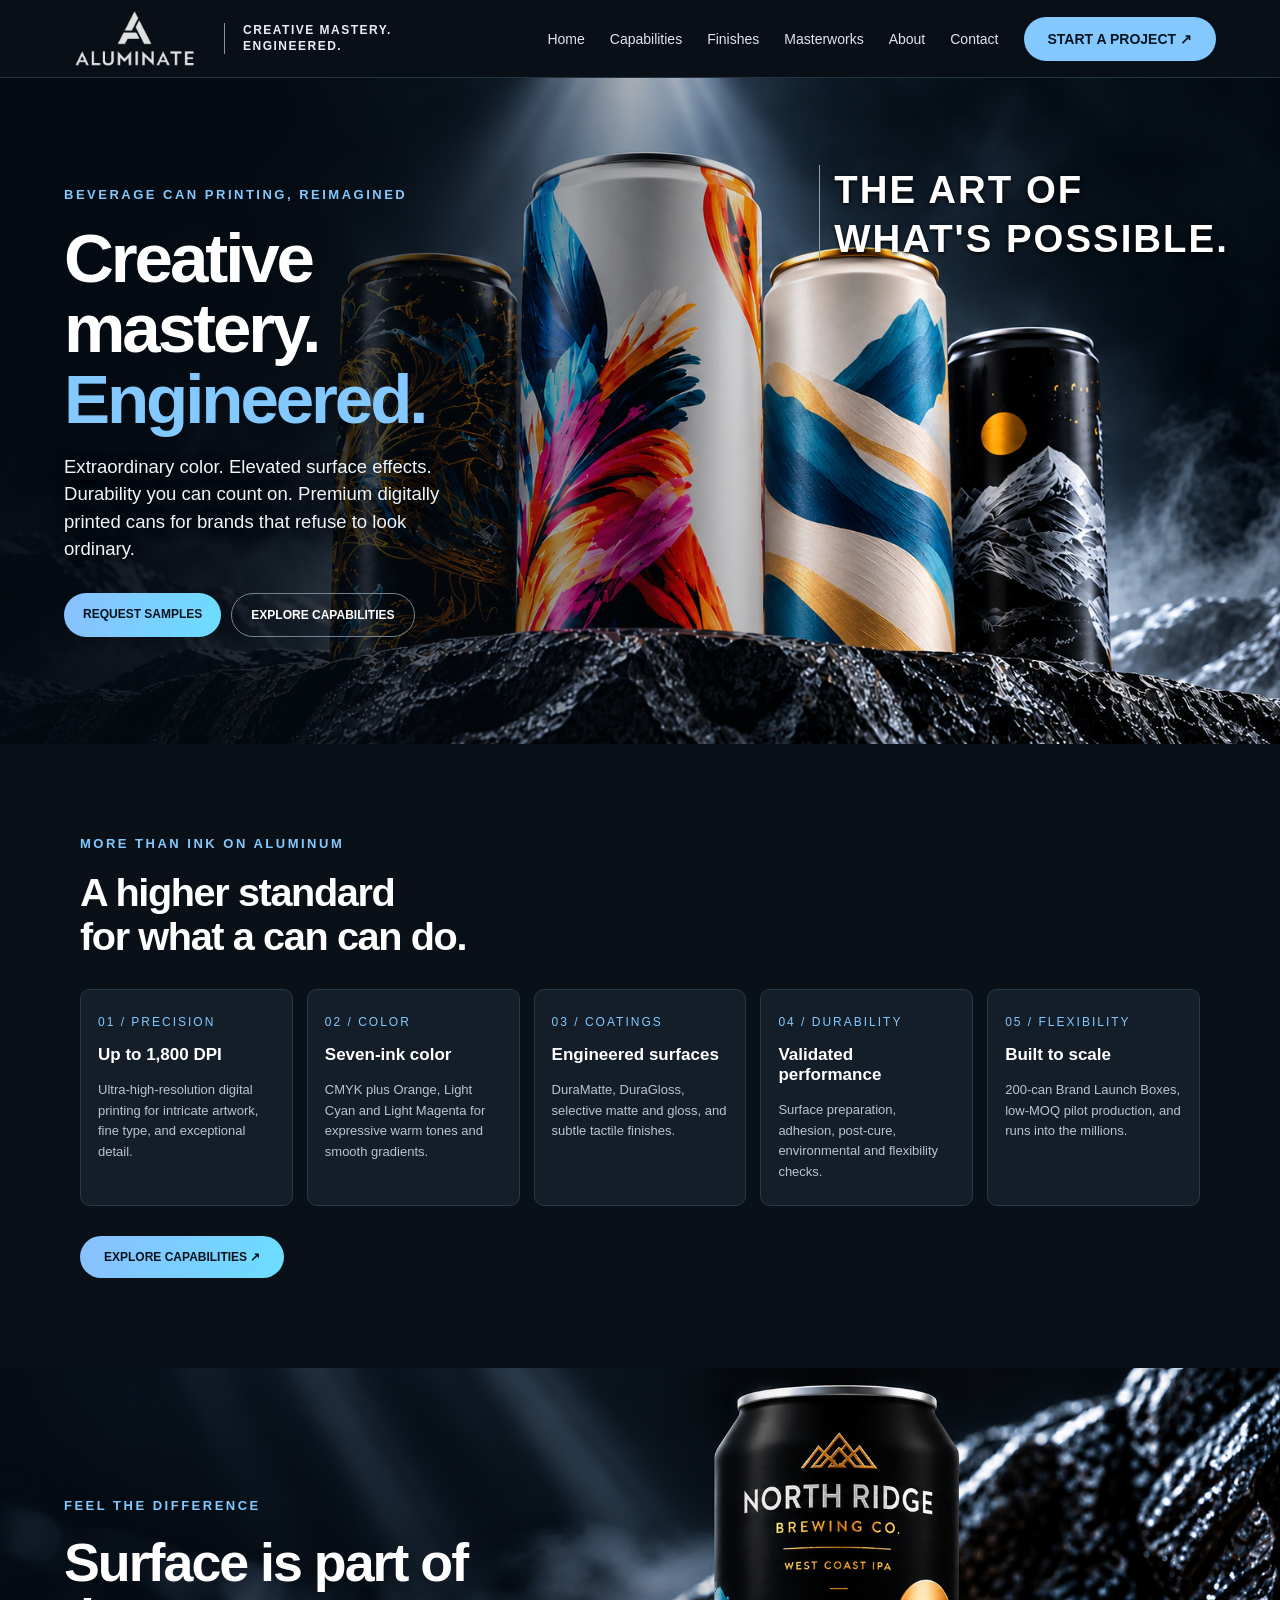
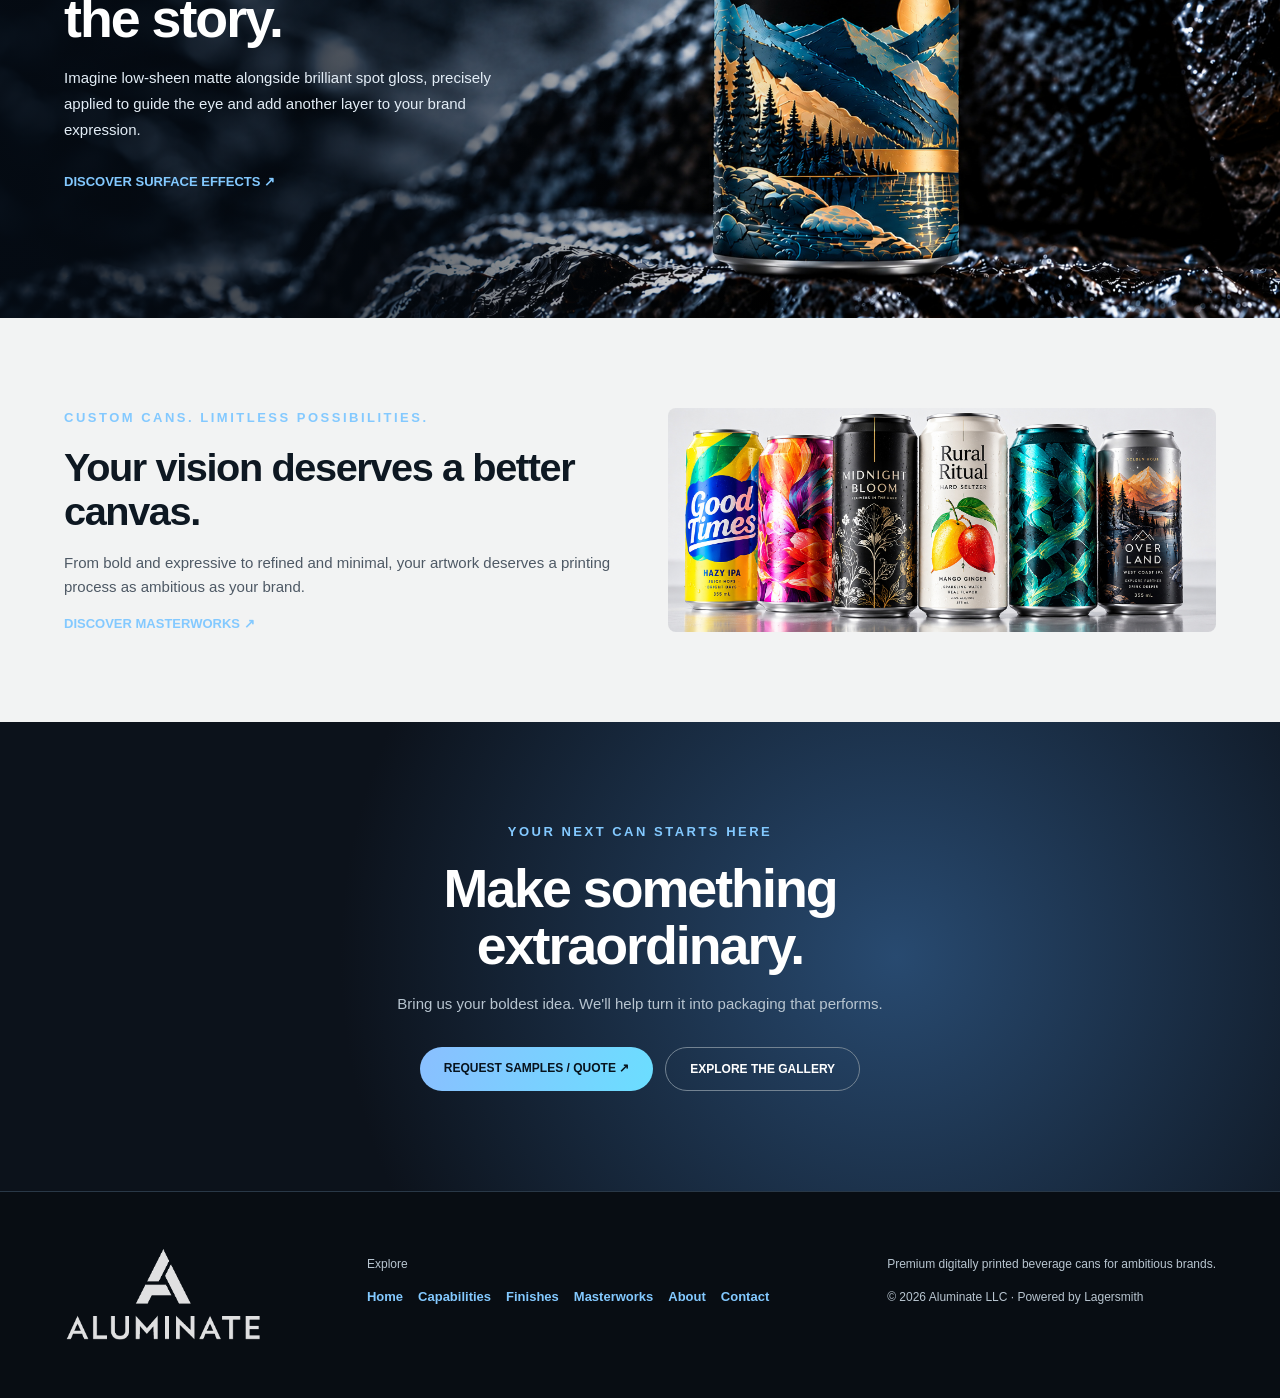
==== commit b85d36dc: "Aluminate website v1.14.4" ====
--- a/index.html
+++ b/index.html
@@ -1,6 +1,7 @@
 <!DOCTYPE html>
 <html lang="en"><head><meta charset="utf-8"/><meta content="width=device-width,initial-scale=1" name="viewport"/><meta content="#0a1017" name="theme-color"/><meta content="Aluminate premium digital beverage can printing, dimensional finishes, durable decoration and creative freedom." name="description"/><title>Creative Mastery. Engineered. | Aluminate</title><link href="style.css" rel="stylesheet"/></head><body data-page="home"><div id="header"></div><main><section aria-label="Aluminate premium printed cans" class="hero hero-v14"><div class="hero-shade"></div><div class="hero-copy"><span class="eyebrow">BEVERAGE CAN PRINTING, REIMAGINED</span><h1>Creative<br/>mastery.<br/><em>Engineered.</em></h1><p>Extraordinary color. Elevated surface effects. Durability you can count on. Premium digitally printed cans for brands that refuse to look ordinary.</p><div class="actions"><a class="btn" href="contact.html">REQUEST SAMPLES</a><a class="btn secondary" href="capabilities.html">EXPLORE CAPABILITIES</a></div></div><div class="hero-artline">THE ART OF<br/>WHAT'S POSSIBLE.</div></section>
-<section class="section light"><div class="grid2"><div><span class="eyebrow" style="color:#83c9ff">CUSTOM CANS. LIMITLESS POSSIBILITIES.</span><h2>Your vision deserves a better canvas.</h2><p>From bold and expressive to refined and minimal, your artwork deserves a printing process as ambitious as your brand.</p><a class="link" href="masterworks.html">DISCOVER MASTERWORKS ↗</a></div><img alt="Six high-detail creatively printed beverage cans" class="photo" src="custom-cans-v14.jpg"/></div></section>
+
 <section class="section"><div class="wide"><span class="eyebrow">MORE THAN INK ON ALUMINUM</span><h2>A higher standard<br/>for what a can can do.</h2><div class="grid5 cap-summary-grid"><div class="tile"><span class="number">01 / PRECISION</span><b>Up to 1,800 DPI</b><p>Ultra-high-resolution digital printing for intricate artwork, fine type, and exceptional detail.</p></div><div class="tile"><span class="number">02 / COLOR</span><b>Seven-ink color</b><p>CMYK plus Orange, Light Cyan and Light Magenta for expressive warm tones and smooth gradients.</p></div><div class="tile"><span class="number">03 / COATINGS</span><b>Engineered surfaces</b><p>DuraMatte, DuraGloss, selective matte and gloss, and subtle tactile finishes.</p></div><div class="tile"><span class="number">04 / DURABILITY</span><b>Validated performance</b><p>Surface preparation, adhesion, post-cure, environmental and flexibility checks.</p></div><div class="tile"><span class="number">05 / FLEXIBILITY</span><b>Built to scale</b><p>200-can Brand Launch Boxes, low-MOQ pilot production, and runs into the millions.</p></div></div><div class="actions"><a class="btn" href="capabilities.html">EXPLORE CAPABILITIES ↗</a></div></div></section>
 <section aria-label="Feel the difference" class="feel-v14"><div class="feel-shade"></div><div class="feel-copy"><span class="eyebrow">FEEL THE DIFFERENCE</span><h2>Surface is part of the story.</h2><p>Imagine low-sheen matte alongside brilliant spot gloss, precisely applied to guide the eye and add another layer to your brand expression.</p><a class="link" href="finishes.html">DISCOVER SURFACE EFFECTS ↗</a></div></section>
+<section class="section light"><div class="grid2"><div><span class="eyebrow" style="color:#83c9ff">CUSTOM CANS. LIMITLESS POSSIBILITIES.</span><h2>Your vision deserves a better canvas.</h2><p>From bold and expressive to refined and minimal, your artwork deserves a printing process as ambitious as your brand.</p><a class="link" href="masterworks.html">DISCOVER MASTERWORKS ↗</a></div><img alt="Six high-detail creatively printed beverage cans" class="photo" src="custom-cans-v14.jpg"/></div></section>
 <section class="banner"><span class="eyebrow">YOUR NEXT CAN STARTS HERE</span><h2>Make something<br/>extraordinary.</h2><p>Bring us your boldest idea. We'll help turn it into packaging that performs.</p><div class="actions" style="justify-content:center"><a class="btn" href="contact.html">REQUEST SAMPLES / QUOTE ↗</a><a class="btn secondary" href="masterworks.html">EXPLORE THE GALLERY</a></div></section></main><div id="footer"></div><script src="site.js"></script></body></html>
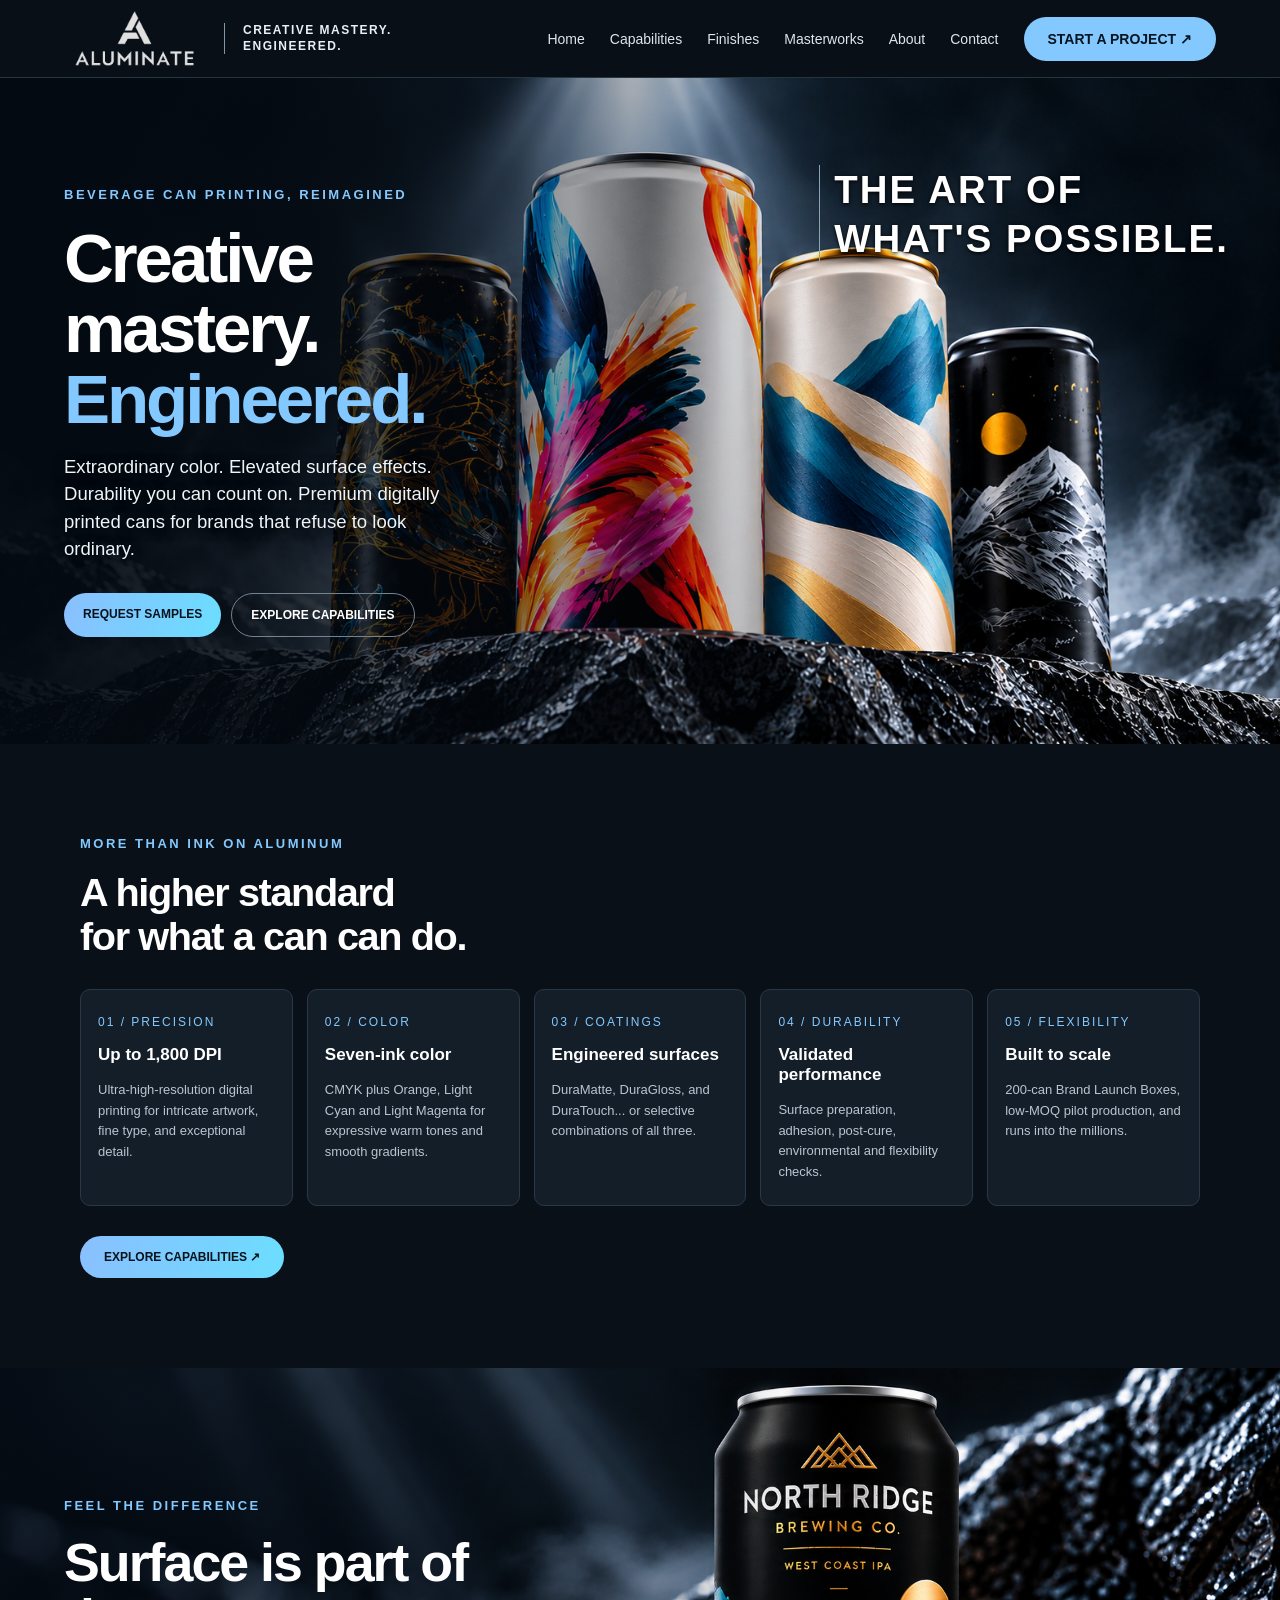
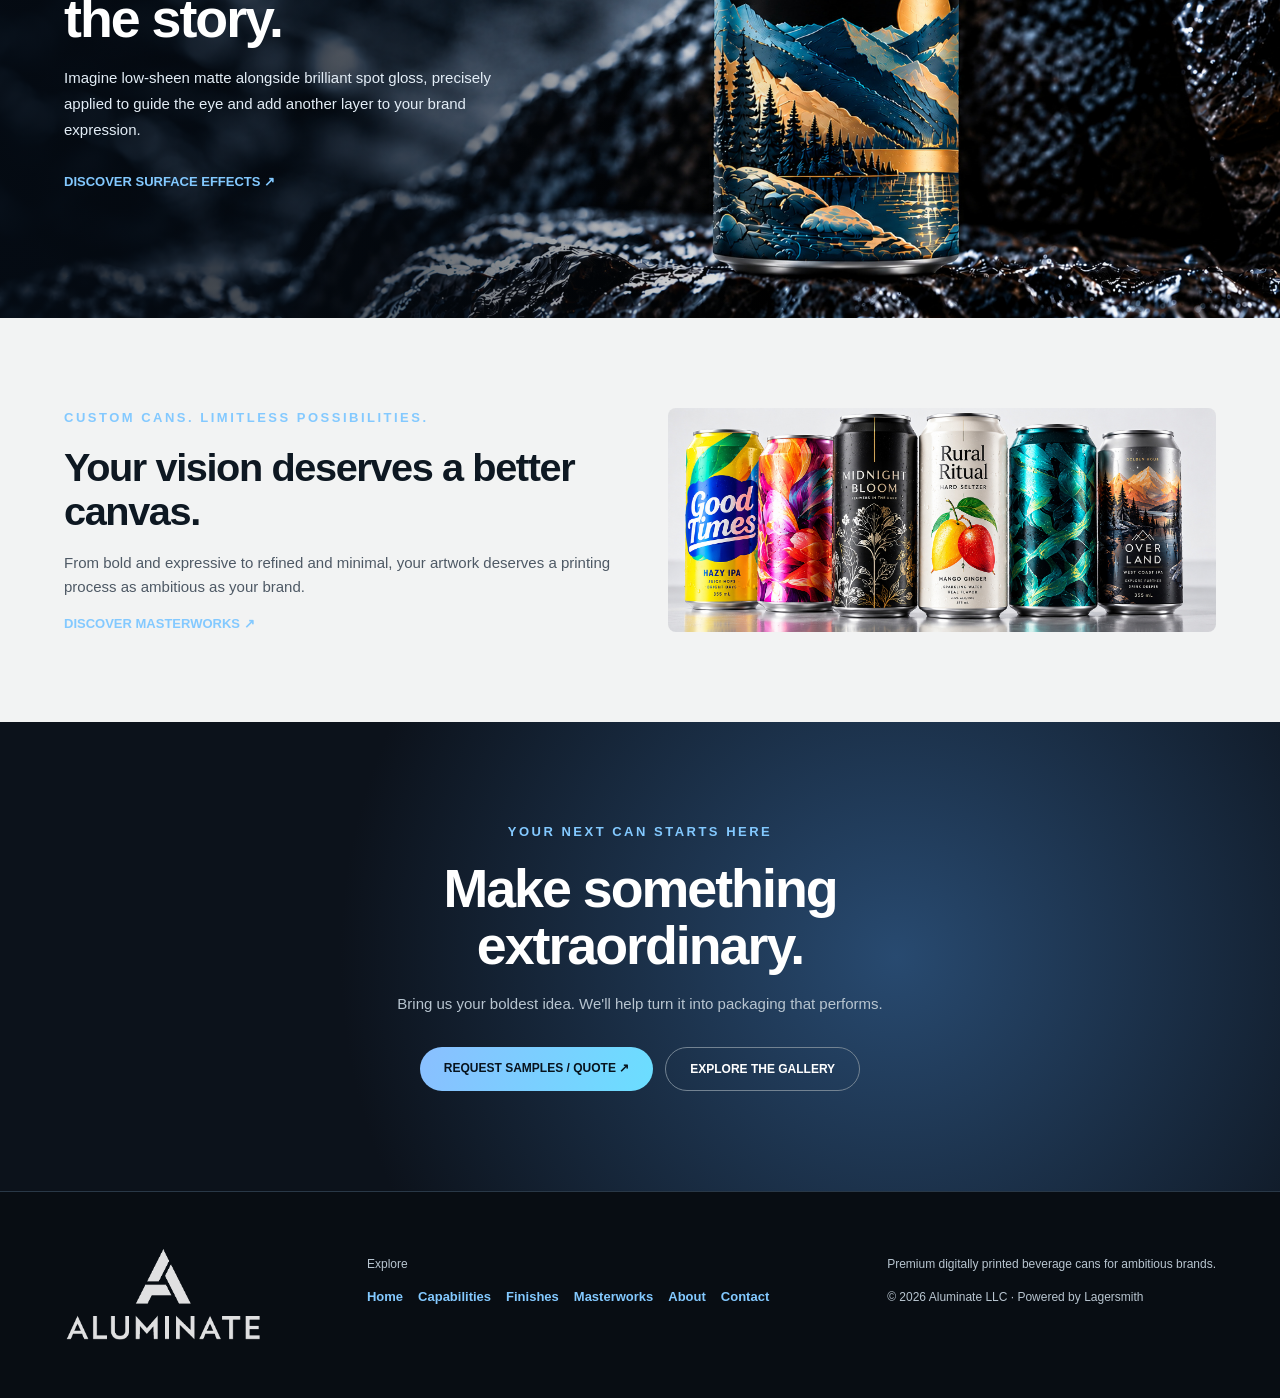
==== commit d66a3453: "Aluminate website v1.13.5" ====
--- a/index.html
+++ b/index.html
@@ -1,7 +1,7 @@
 <!DOCTYPE html>
 <html lang="en"><head><meta charset="utf-8"/><meta content="width=device-width,initial-scale=1" name="viewport"/><meta content="#0a1017" name="theme-color"/><meta content="Aluminate premium digital beverage can printing, dimensional finishes, durable decoration and creative freedom." name="description"/><title>Creative Mastery. Engineered. | Aluminate</title><link href="style.css" rel="stylesheet"/></head><body data-page="home"><div id="header"></div><main><section aria-label="Aluminate premium printed cans" class="hero hero-v14"><div class="hero-shade"></div><div class="hero-copy"><span class="eyebrow">BEVERAGE CAN PRINTING, REIMAGINED</span><h1>Creative<br/>mastery.<br/><em>Engineered.</em></h1><p>Extraordinary color. Elevated surface effects. Durability you can count on. Premium digitally printed cans for brands that refuse to look ordinary.</p><div class="actions"><a class="btn" href="contact.html">REQUEST SAMPLES</a><a class="btn secondary" href="capabilities.html">EXPLORE CAPABILITIES</a></div></div><div class="hero-artline">THE ART OF<br/>WHAT'S POSSIBLE.</div></section>
 
-<section class="section"><div class="wide"><span class="eyebrow">MORE THAN INK ON ALUMINUM</span><h2>A higher standard<br/>for what a can can do.</h2><div class="grid5 cap-summary-grid"><div class="tile"><span class="number">01 / PRECISION</span><b>Up to 1,800 DPI</b><p>Ultra-high-resolution digital printing for intricate artwork, fine type, and exceptional detail.</p></div><div class="tile"><span class="number">02 / COLOR</span><b>Seven-ink color</b><p>CMYK plus Orange, Light Cyan and Light Magenta for expressive warm tones and smooth gradients.</p></div><div class="tile"><span class="number">03 / COATINGS</span><b>Engineered surfaces</b><p>DuraMatte, DuraGloss, selective matte and gloss, and subtle tactile finishes.</p></div><div class="tile"><span class="number">04 / DURABILITY</span><b>Validated performance</b><p>Surface preparation, adhesion, post-cure, environmental and flexibility checks.</p></div><div class="tile"><span class="number">05 / FLEXIBILITY</span><b>Built to scale</b><p>200-can Brand Launch Boxes, low-MOQ pilot production, and runs into the millions.</p></div></div><div class="actions"><a class="btn" href="capabilities.html">EXPLORE CAPABILITIES ↗</a></div></div></section>
+<section class="section"><div class="wide"><span class="eyebrow">MORE THAN INK ON ALUMINUM</span><h2>A higher standard<br/>for what a can can do.</h2><div class="grid5 cap-summary-grid"><div class="tile"><span class="number">01 / PRECISION</span><b>Up to 1,800 DPI</b><p>Ultra-high-resolution digital printing for intricate artwork, fine type, and exceptional detail.</p></div><div class="tile"><span class="number">02 / COLOR</span><b>Seven-ink color</b><p>CMYK plus Orange, Light Cyan and Light Magenta for expressive warm tones and smooth gradients.</p></div><div class="tile"><span class="number">03 / COATINGS</span><b>Engineered surfaces</b><p>DuraMatte, DuraGloss, and DuraTouch... or selective combinations of all three.</p></div><div class="tile"><span class="number">04 / DURABILITY</span><b>Validated performance</b><p>Surface preparation, adhesion, post-cure, environmental and flexibility checks.</p></div><div class="tile"><span class="number">05 / FLEXIBILITY</span><b>Built to scale</b><p>200-can Brand Launch Boxes, low-MOQ pilot production, and runs into the millions.</p></div></div><div class="actions"><a class="btn" href="capabilities.html">EXPLORE CAPABILITIES ↗</a></div></div></section>
 <section aria-label="Feel the difference" class="feel-v14"><div class="feel-shade"></div><div class="feel-copy"><span class="eyebrow">FEEL THE DIFFERENCE</span><h2>Surface is part of the story.</h2><p>Imagine low-sheen matte alongside brilliant spot gloss, precisely applied to guide the eye and add another layer to your brand expression.</p><a class="link" href="finishes.html">DISCOVER SURFACE EFFECTS ↗</a></div></section>
 <section class="section light"><div class="grid2"><div><span class="eyebrow" style="color:#83c9ff">CUSTOM CANS. LIMITLESS POSSIBILITIES.</span><h2>Your vision deserves a better canvas.</h2><p>From bold and expressive to refined and minimal, your artwork deserves a printing process as ambitious as your brand.</p><a class="link" href="masterworks.html">DISCOVER MASTERWORKS ↗</a></div><img alt="Six high-detail creatively printed beverage cans" class="photo" src="custom-cans-v14.jpg"/></div></section>
 <section class="banner"><span class="eyebrow">YOUR NEXT CAN STARTS HERE</span><h2>Make something<br/>extraordinary.</h2><p>Bring us your boldest idea. We'll help turn it into packaging that performs.</p><div class="actions" style="justify-content:center"><a class="btn" href="contact.html">REQUEST SAMPLES / QUOTE ↗</a><a class="btn secondary" href="masterworks.html">EXPLORE THE GALLERY</a></div></section></main><div id="footer"></div><script src="site.js"></script></body></html>
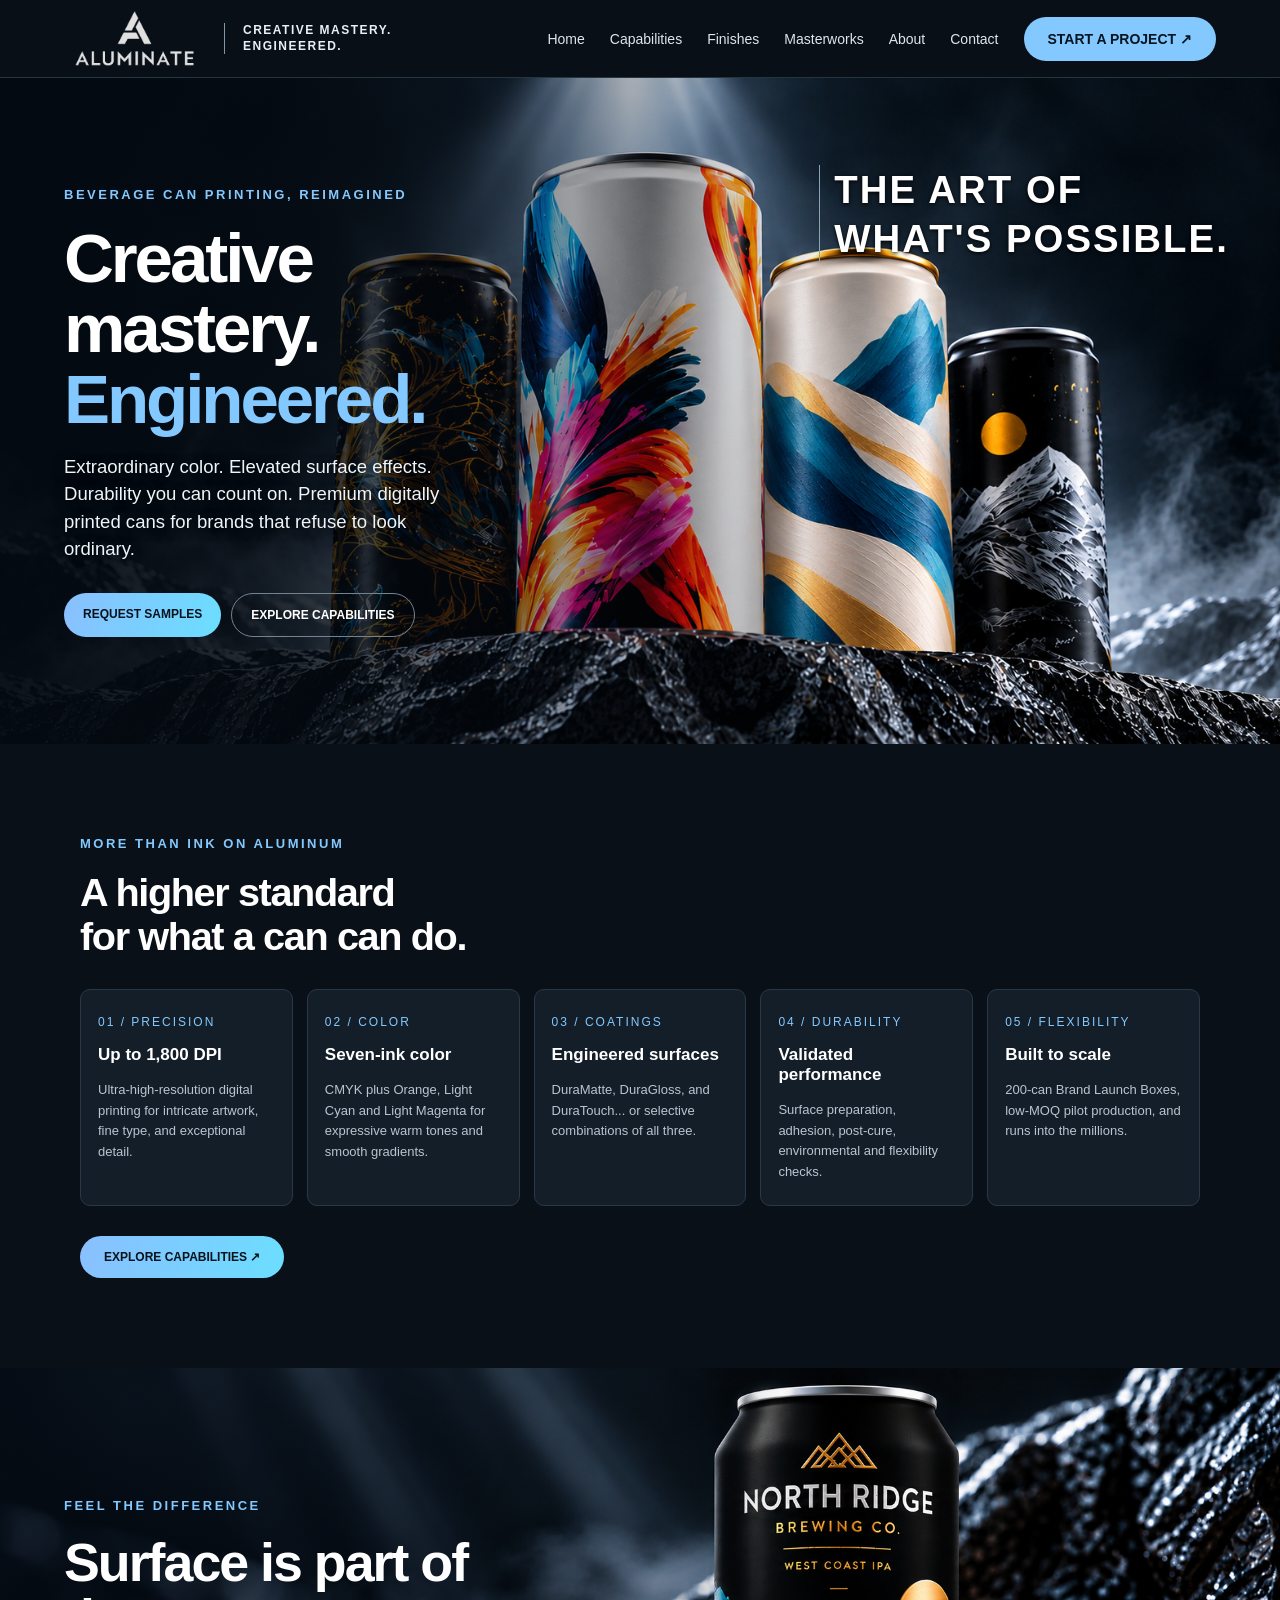
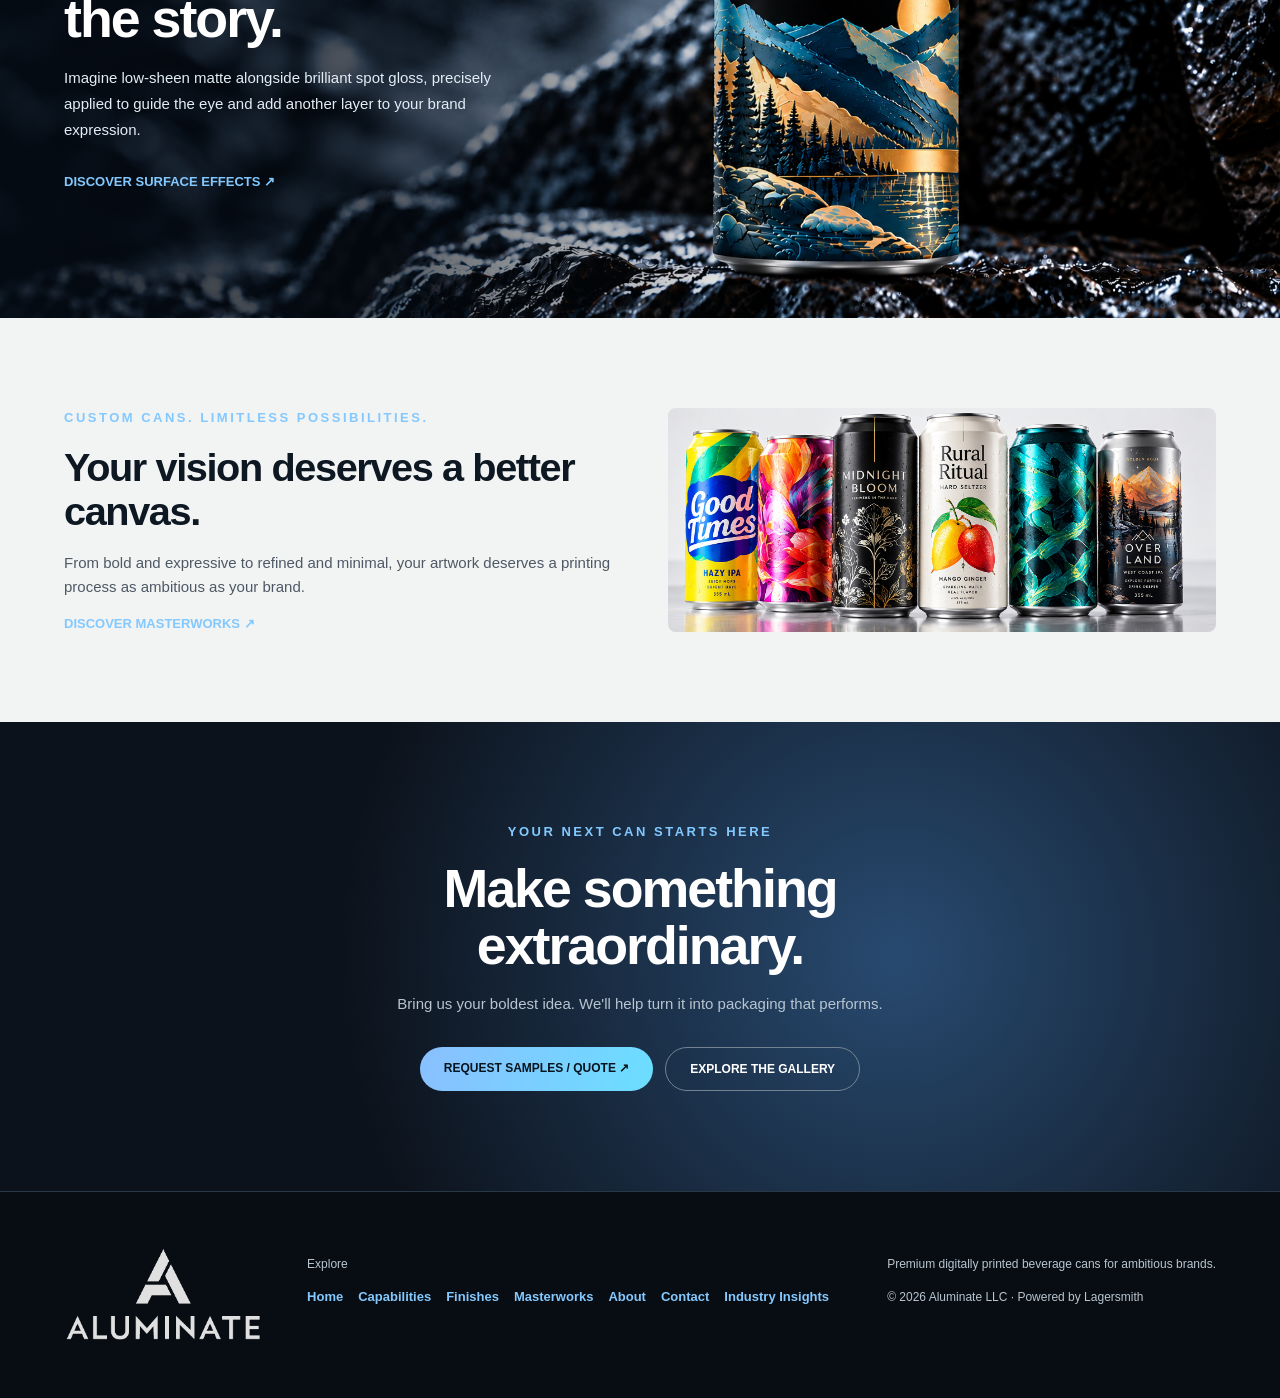
==== commit 74d6466e: "Aluminate website v2.0 Initial launch version" ====
--- a/index.html
+++ b/index.html
@@ -1,7 +1,7 @@
 <!DOCTYPE html>
-<html lang="en"><head><meta charset="utf-8"/><meta content="width=device-width,initial-scale=1" name="viewport"/><meta content="#0a1017" name="theme-color"/><meta content="Aluminate premium digital beverage can printing, dimensional finishes, durable decoration and creative freedom." name="description"/><title>Creative Mastery. Engineered. | Aluminate</title><link href="style.css" rel="stylesheet"/></head><body data-page="home"><div id="header"></div><main><section aria-label="Aluminate premium printed cans" class="hero hero-v14"><div class="hero-shade"></div><div class="hero-copy"><span class="eyebrow">BEVERAGE CAN PRINTING, REIMAGINED</span><h1>Creative<br/>mastery.<br/><em>Engineered.</em></h1><p>Extraordinary color. Elevated surface effects. Durability you can count on. Premium digitally printed cans for brands that refuse to look ordinary.</p><div class="actions"><a class="btn" href="contact.html">REQUEST SAMPLES</a><a class="btn secondary" href="capabilities.html">EXPLORE CAPABILITIES</a></div></div><div class="hero-artline">THE ART OF<br/>WHAT'S POSSIBLE.</div></section>
 
+<html lang="en"><head><meta charset="utf-8"/><meta content="width=device-width,initial-scale=1" name="viewport"/><meta content="#0a1017" name="theme-color"/><meta content="Premium digitally printed aluminum beverage cans with exceptional color, DuraMatte, DuraGloss and DuraTouch finishes. Explore Aluminate can printing." name="description"/><title>Premium Digitally Printed Beverage Cans | Aluminate</title><link href="style.css" rel="stylesheet"/><link href="https://aluminatecans.com/" rel="canonical"/><meta content="website" property="og:type"/><meta content="Aluminate" property="og:site_name"/><meta content="Premium Digitally Printed Beverage Cans | Aluminate" property="og:title"/><meta content="Premium digitally printed aluminum beverage cans with exceptional color, DuraMatte, DuraGloss and DuraTouch finishes. Explore Aluminate can printing." property="og:description"/><meta content="https://aluminatecans.com/" property="og:url"/><meta content="https://aluminatecans.com/hero-v14.jpg" property="og:image"/><meta content="summary_large_image" name="twitter:card"/><meta content="Premium Digitally Printed Beverage Cans | Aluminate" name="twitter:title"/><meta content="Premium digitally printed aluminum beverage cans with exceptional color, DuraMatte, DuraGloss and DuraTouch finishes. Explore Aluminate can printing." name="twitter:description"/><meta content="https://aluminatecans.com/hero-v14.jpg" name="twitter:image"/><script type="application/ld+json">{"@context":"https://schema.org","@graph":[{"@type":"Organization","name":"Aluminate","url":"https://aluminatecans.com/","logo":"https://aluminatecans.com/logo-dark.png"},{"@type":"WebSite","name":"Aluminate","url":"https://aluminatecans.com/"},{"@type":"WebPage","name":"Premium Digitally Printed Beverage Cans | Aluminate","url":"https://aluminatecans.com/","description":"Premium digitally printed aluminum beverage cans with exceptional color, DuraMatte, DuraGloss and DuraTouch finishes. Explore Aluminate can printing."}]}</script></head><body data-page="home"><div id="header"></div><main><section aria-label="Aluminate premium printed cans" class="hero hero-v14"><div class="hero-shade"></div><div class="hero-copy"><span class="eyebrow">BEVERAGE CAN PRINTING, REIMAGINED</span><h1>Creative<br/>mastery.<br/><em>Engineered.</em></h1><p>Extraordinary color. Elevated surface effects. Durability you can count on. Premium digitally printed cans for brands that refuse to look ordinary.</p><div class="actions"><a class="btn" href="contact.html">REQUEST SAMPLES</a><a class="btn secondary" href="capabilities.html">EXPLORE CAPABILITIES</a></div></div><div class="hero-artline">THE ART OF<br/>WHAT'S POSSIBLE.</div></section>
 <section class="section"><div class="wide"><span class="eyebrow">MORE THAN INK ON ALUMINUM</span><h2>A higher standard<br/>for what a can can do.</h2><div class="grid5 cap-summary-grid"><div class="tile"><span class="number">01 / PRECISION</span><b>Up to 1,800 DPI</b><p>Ultra-high-resolution digital printing for intricate artwork, fine type, and exceptional detail.</p></div><div class="tile"><span class="number">02 / COLOR</span><b>Seven-ink color</b><p>CMYK plus Orange, Light Cyan and Light Magenta for expressive warm tones and smooth gradients.</p></div><div class="tile"><span class="number">03 / COATINGS</span><b>Engineered surfaces</b><p>DuraMatte, DuraGloss, and DuraTouch... or selective combinations of all three.</p></div><div class="tile"><span class="number">04 / DURABILITY</span><b>Validated performance</b><p>Surface preparation, adhesion, post-cure, environmental and flexibility checks.</p></div><div class="tile"><span class="number">05 / FLEXIBILITY</span><b>Built to scale</b><p>200-can Brand Launch Boxes, low-MOQ pilot production, and runs into the millions.</p></div></div><div class="actions"><a class="btn" href="capabilities.html">EXPLORE CAPABILITIES ↗</a></div></div></section>
 <section aria-label="Feel the difference" class="feel-v14"><div class="feel-shade"></div><div class="feel-copy"><span class="eyebrow">FEEL THE DIFFERENCE</span><h2>Surface is part of the story.</h2><p>Imagine low-sheen matte alongside brilliant spot gloss, precisely applied to guide the eye and add another layer to your brand expression.</p><a class="link" href="finishes.html">DISCOVER SURFACE EFFECTS ↗</a></div></section>
-<section class="section light"><div class="grid2"><div><span class="eyebrow" style="color:#83c9ff">CUSTOM CANS. LIMITLESS POSSIBILITIES.</span><h2>Your vision deserves a better canvas.</h2><p>From bold and expressive to refined and minimal, your artwork deserves a printing process as ambitious as your brand.</p><a class="link" href="masterworks.html">DISCOVER MASTERWORKS ↗</a></div><img alt="Six high-detail creatively printed beverage cans" class="photo" src="custom-cans-v14.jpg"/></div></section>
+<section class="section light"><div class="grid2"><div><span class="eyebrow" style="color:#83c9ff">CUSTOM CANS. LIMITLESS POSSIBILITIES.</span><h2>Your vision deserves a better canvas.</h2><p>From bold and expressive to refined and minimal, your artwork deserves a printing process as ambitious as your brand.</p><a class="link" href="masterworks.html">DISCOVER MASTERWORKS ↗</a></div><img alt="Six high-detail creatively printed beverage cans" class="photo" decoding="async" loading="lazy" src="custom-cans-v14.jpg"/></div></section>
 <section class="banner"><span class="eyebrow">YOUR NEXT CAN STARTS HERE</span><h2>Make something<br/>extraordinary.</h2><p>Bring us your boldest idea. We'll help turn it into packaging that performs.</p><div class="actions" style="justify-content:center"><a class="btn" href="contact.html">REQUEST SAMPLES / QUOTE ↗</a><a class="btn secondary" href="masterworks.html">EXPLORE THE GALLERY</a></div></section></main><div id="footer"></div><script src="site.js"></script></body></html>
